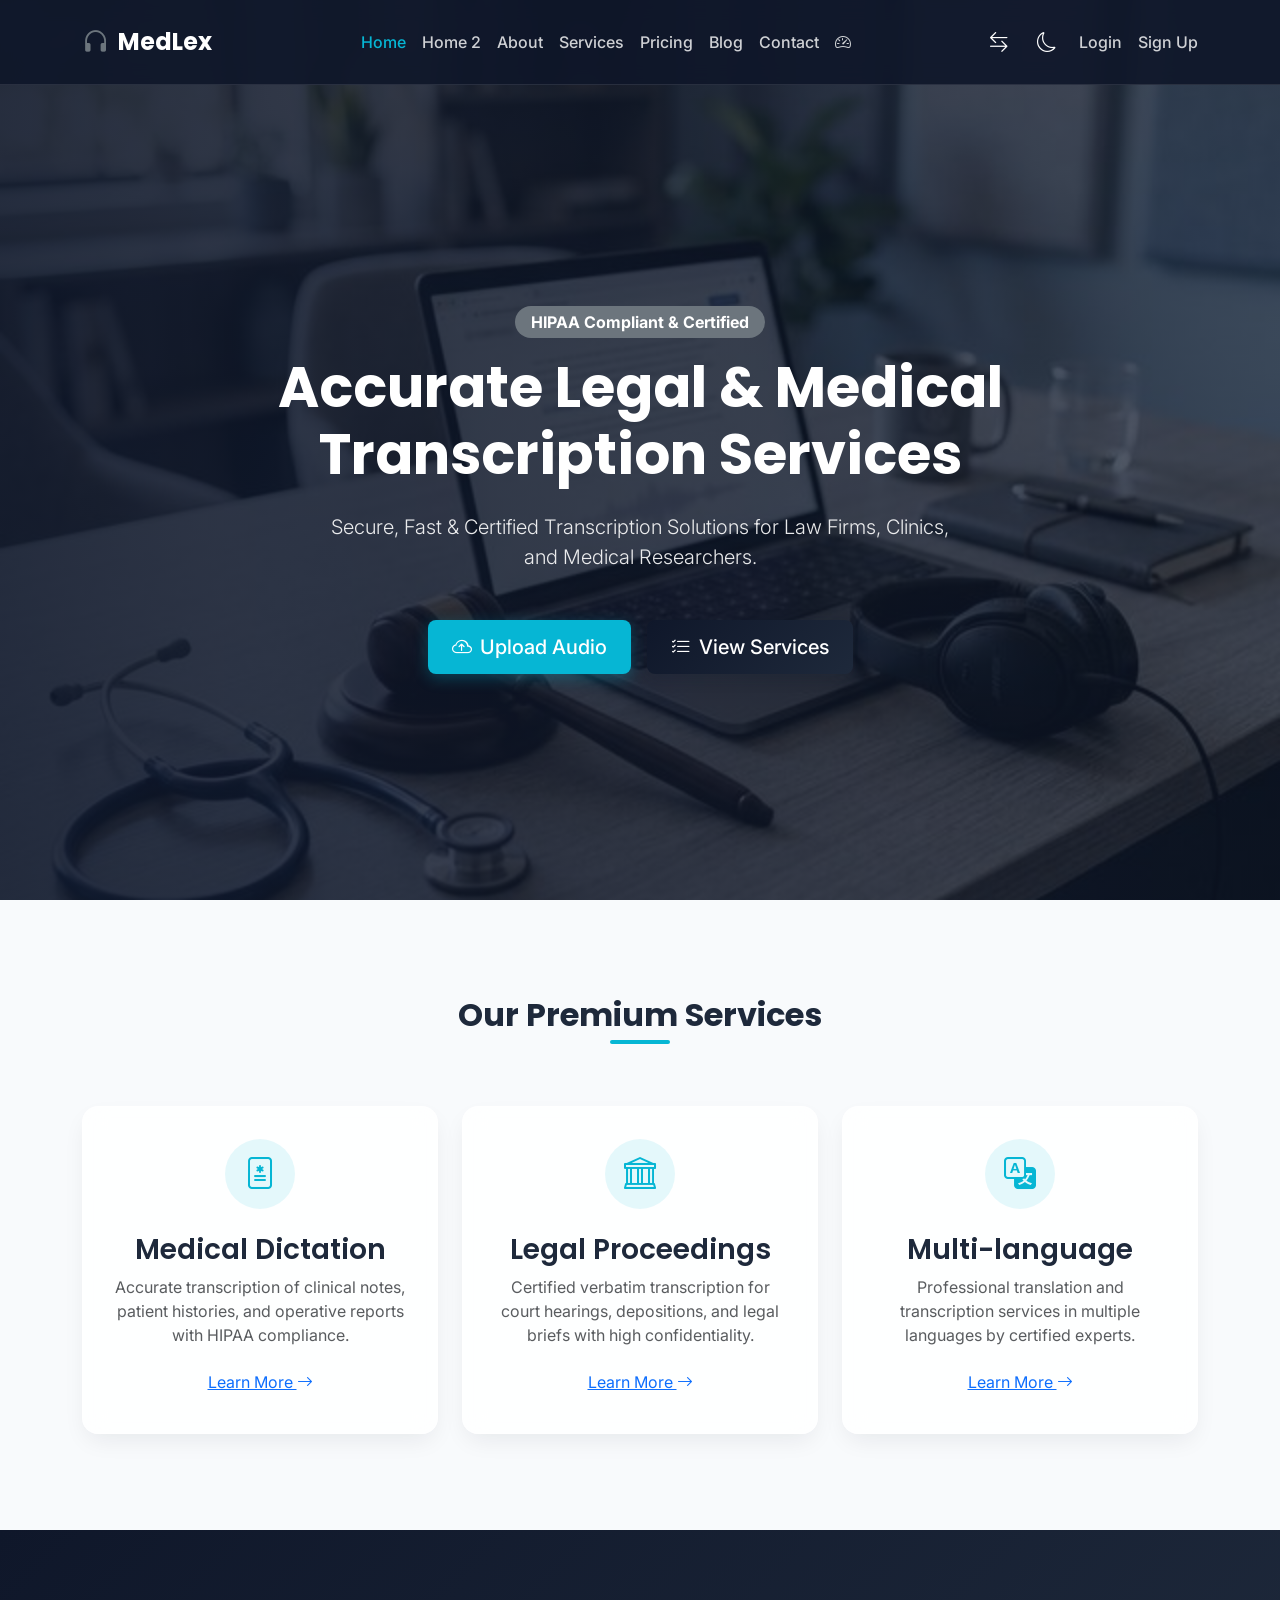
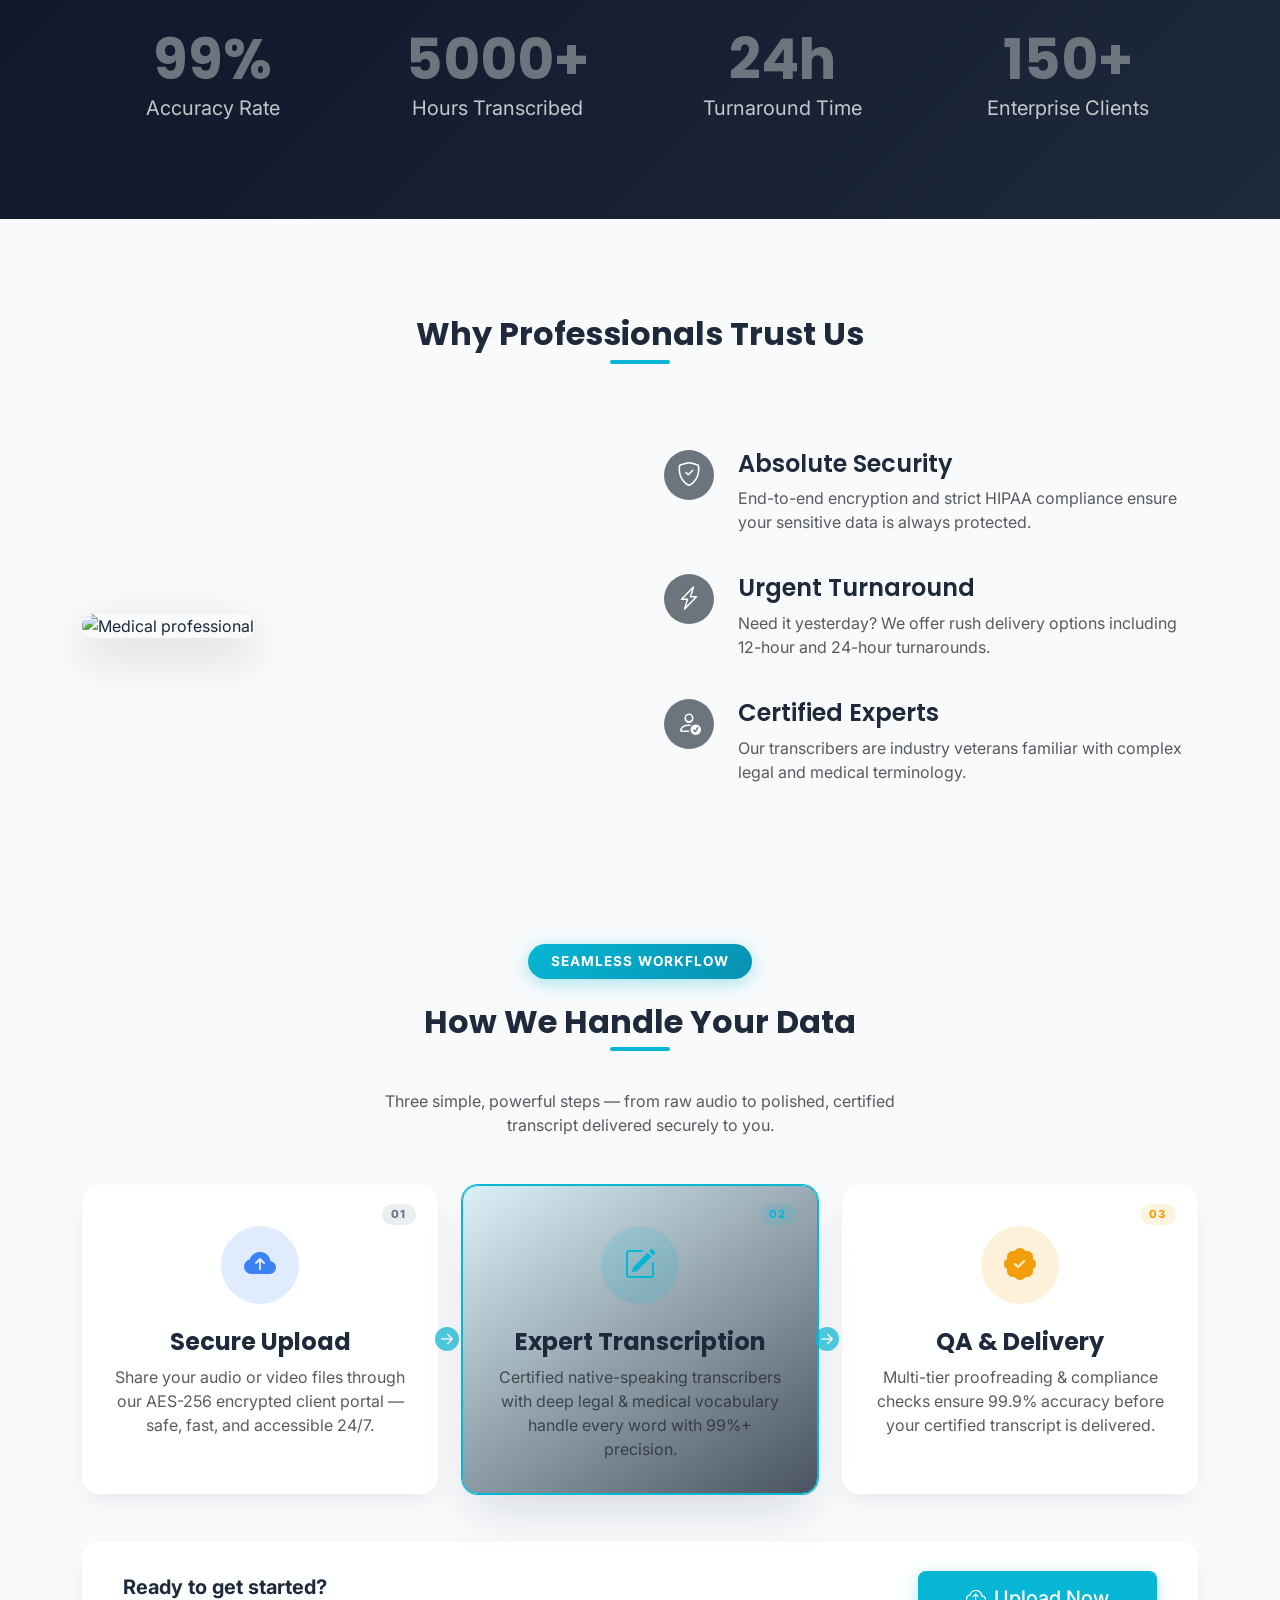
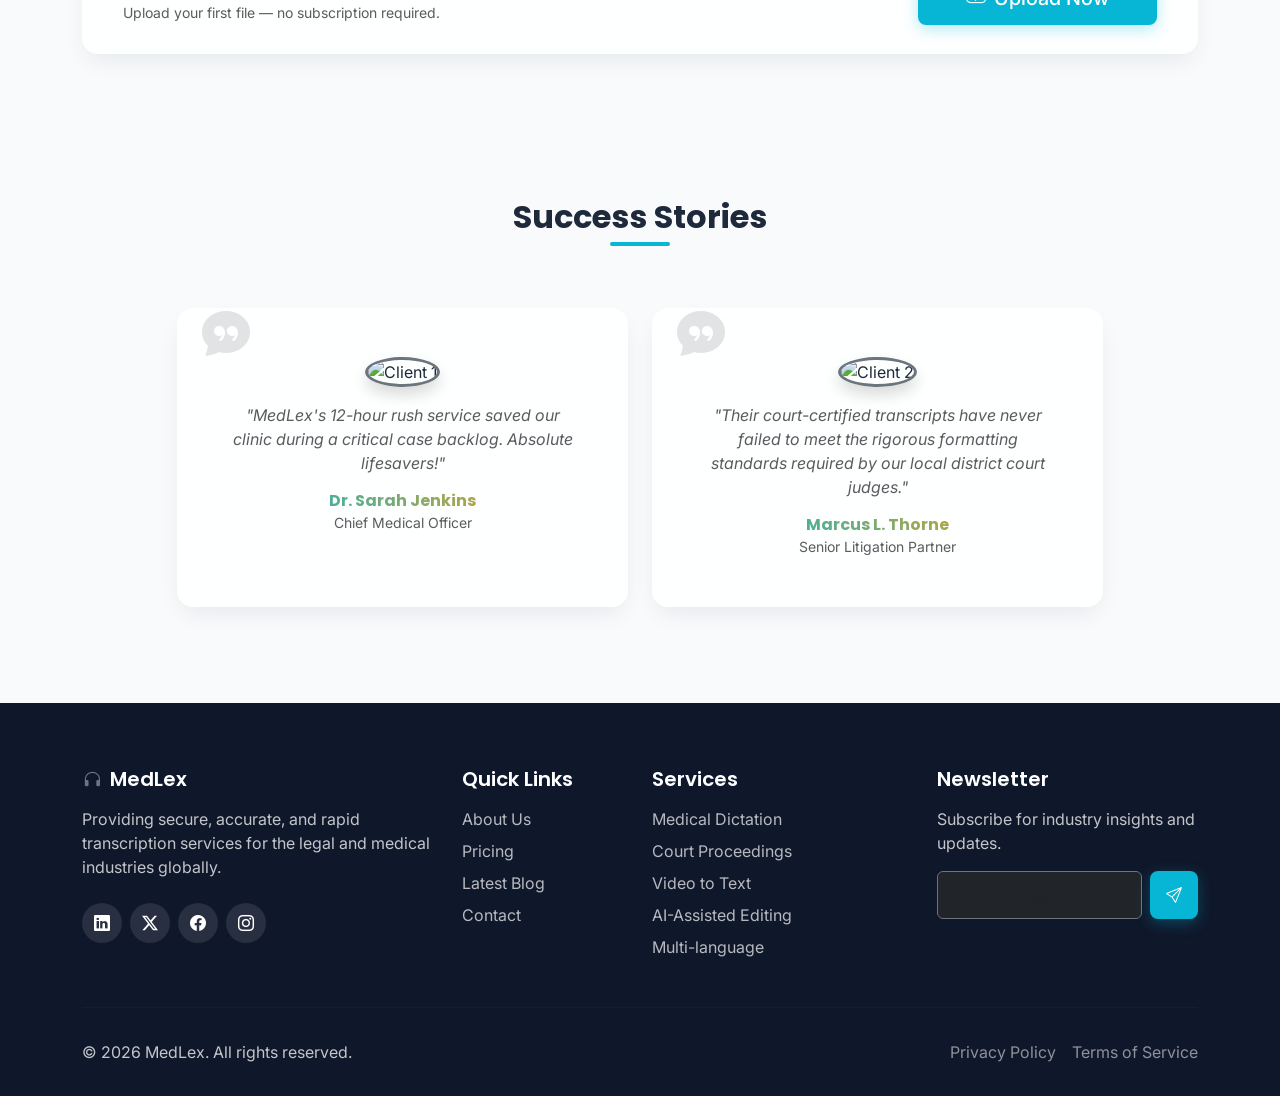
==== index.html @ 90085d9f "Final UI/UX refinements, responsive alignment fixes, and dashboard improvements" ====
﻿<!DOCTYPE html>
<html lang="en">

<head>
    <meta charset="UTF-8">
    <meta name="viewport" content="width=device-width, initial-scale=1.0">
    <title>Accurate Legal & Medical Transcription Services | MedLex</title>
    <meta name="description"
        content="Secure, Fast & Certified Transcription Solutions for Legal & Medical Professionals. High-accuracy text from audio and video.">
    <!-- Open Graph / SEO -->
    <meta property="og:title" content="MedLex - Premium Transcription Services">
    <meta property="og:description" content="Secure, Fast & Certified Transcription Solutions for Professionals.">
    <meta property="og:type" content="website">
    <meta property="og:url" content="https://medlex.com/">
    <link rel="canonical" href="https://medlex.com/">

    <!-- Schema.org for SEO -->
    <script type="application/ld+json">
    {
      "@context": "https://schema.org",
      "@type": "ProfessionalService",
      "name": "MedLex",
      "image": "https://medlex.com/assets/images/logo.png",
      "description": "Accurate legal and medical transcription services.",
      "telephone": "+1-800-555-0199"
    }
    </script>

    <!-- Google Fonts -->
    <link rel="preconnect" href="https://fonts.googleapis.com">
    <link rel="preconnect" href="https://fonts.gstatic.com" crossorigin>
    <link
        href="https://fonts.googleapis.com/css2?family=Inter:wght@300;400;500;600;700&family=Poppins:wght@400;500;600;700;800&display=swap"
        rel="stylesheet">

    <!-- Bootstrap 5 CSS CDN -->
    <link href="https://cdn.jsdelivr.net/npm/bootstrap@5.3.3/dist/css/bootstrap.min.css" rel="stylesheet">
    <!-- Bootstrap Icons -->
    <link rel="stylesheet" href="https://cdn.jsdelivr.net/npm/bootstrap-icons@1.11.3/font/bootstrap-icons.min.css">

    <!-- Custom CSS -->
    <link rel="stylesheet" href="assets/css/style.css">
</head>

<body>

    <!-- Header Section -->
    <nav class="navbar navbar-expand-lg navbar-dark navbar-glass fixed-top">
        <div class="container">
            <a class="navbar-brand" href="index.html">
                <i class="bi bi-headphones text-secondary fs-3"></i>
                MedLex
            </a>

            <div class="d-flex align-items-center gap-3 d-lg-none">
                <button class="theme-toggle rtl-toggle" aria-label="Toggle RTL">
                    <i class="bi bi-arrow-left-right"></i>
                </button>
                <button class="theme-toggle" id="theme-toggle-mobile" aria-label="Toggle Dark Mode">
                    <i class="bi bi-moon" id="theme-icon-mobile"></i>
                </button>
                <button class="navbar-toggler border-0 shadow-none text-white fs-2" type="button"
                    data-bs-toggle="offcanvas" data-bs-target="#mobileMenu" aria-controls="mobileMenu">
                    <i class="bi bi-list"></i>
                </button>
            </div>

            <div class="collapse navbar-collapse" id="navbarNav">
                <ul class="navbar-nav mx-auto">
                    <li class="nav-item"><a class="nav-link active" href="index.html">Home</a></li>
                    <li class="nav-item"><a class="nav-link" href="home2.html">Home 2</a></li>
                    <li class="nav-item"><a class="nav-link" href="about.html">About</a></li>
                    <li class="nav-item"><a class="nav-link" href="services.html">Services</a></li>
                    <li class="nav-item"><a class="nav-link" href="pricing.html">Pricing</a></li>
                    <li class="nav-item"><a class="nav-link" href="blog.html">Blog</a></li>
                    <li class="nav-item"><a class="nav-link" href="contact.html">Contact</a></li>
                    <li class="nav-item"><a class="nav-link" href="dashboard.html" title="Dashboard"><i
                                class="bi bi-speedometer2"></i></a></li>
                </ul>
                <div class="d-flex align-items-center gap-3">
                    <button class="theme-toggle rtl-toggle d-none d-lg-block" aria-label="Toggle RTL">
                        <i class="bi bi-arrow-left-right"></i>
                    </button>
                    <button class="theme-toggle d-none d-lg-block" id="theme-toggle" aria-label="Toggle Dark Mode">
                        <i class="bi bi-moon" id="theme-icon"></i>
                    </button>
                    <a href="login.html" class="nav-link text-white d-none d-lg-block">Login</a>
                    <a href="signup.html" class="nav-link text-white d-none d-lg-block">Sign Up</a>
                </div>
            </div>
        </div>
    </nav>

    <!-- Offcanvas Mobile Menu -->
    <div class="offcanvas offcanvas-end offcanvas-custom" tabindex="-1" id="mobileMenu"
        aria-labelledby="mobileMenuLabel">
        <div class="offcanvas-header border-bottom border-light border-opacity-10">
            <h5 class="offcanvas-title text-white" id="mobileMenuLabel">
                <i class="bi bi-headphones text-secondary"></i> Menu
            </h5>
            <button type="button" class="btn-close btn-close-white" data-bs-dismiss="offcanvas"
                aria-label="Close"></button>
        </div>
        <div class="offcanvas-body">
            <ul class="navbar-nav">
                <li class="nav-item"><a class="nav-link active" href="index.html">Home</a></li>
                <li class="nav-item"><a class="nav-link" href="home2.html">Home 2</a></li>
                <li class="nav-item"><a class="nav-link" href="about.html">About</a></li>
                <li class="nav-item"><a class="nav-link" href="services.html">Services</a></li>
                <li class="nav-item"><a class="nav-link" href="pricing.html">Pricing</a></li>
                <li class="nav-item"><a class="nav-link" href="blog.html">Blog</a></li>
                <li class="nav-item"><a class="nav-link" href="contact.html">Contact</a></li>
                <li class="nav-item"><a class="nav-link" href="dashboard.html" title="Dashboard"><i
                            class="bi bi-speedometer2"></i></a></li>
                <li class="nav-item mt-4"><a class="nav-link" href="login.html"><i
                            class="bi bi-box-arrow-in-right me-2"></i>Login</a></li>
                <li class="nav-item mt-2"><a class="nav-link" href="signup.html"><i
                            class="bi bi-person-plus me-2"></i>Sign Up</a></li>
            </ul>
        </div>
    </div>

    <!-- Hero Section -->
    <section class="hero-section">
        <div class="container hero-content text-center reveal text-lg-center">
            <div class="row justify-content-center">
                <div class="col-lg-10 col-xl-8">
                    <span class="badge bg-secondary mb-3 py-2 px-3 fs-6 rounded-pill">HIPAA Compliant & Certified</span>
                    <h1 class="display-3 fw-bold text-center">Accurate Legal & Medical Transcription Services</h1>
                    <p class="lead mb-5 text-center px-lg-5">Secure, Fast & Certified Transcription Solutions for Law
                        Firms, Clinics, and Medical Researchers.</p>
                    <div class="d-flex flex-wrap justify-content-center gap-3">
                        <a href="signup.html" class="btn btn-secondary-custom btn-lg"><i
                                class="bi bi-cloud-arrow-up me-2"></i>Upload Audio</a>
                        <a href="services.html" class="btn btn-primary-custom btn-lg"><i
                                class="bi bi-list-check me-2"></i>View Services</a>
                    </div>
                </div>
            </div>
        </div>
    </section>

    <!-- Services Section -->
    <section class="py-5 my-5">
        <div class="container">
            <h2 class="section-title reveal">Our Premium Services</h2>
            <div class="row g-4 mt-3 justify-content-center">
                <div class="col-md-6 col-xl-4 reveal">
                    <div class="glass-card h-100">
                        <div class="icon-wrapper"><i class="bi bi-file-medical"></i></div>
                        <h3>Medical Dictation</h3>
                        <p class="text-muted">Accurate transcription of clinical notes, patient histories, and operative
                            reports with HIPAA compliance.</p>
                        <a href="service-details.html" class="btn btn-link px-0">Learn More <i
                                class="bi bi-arrow-right"></i></a>
                    </div>
                </div>
                <div class="col-md-6 col-xl-4 reveal" style="transition-delay: 0.1s">
                    <div class="glass-card h-100">
                        <div class="icon-wrapper"><i class="bi bi-bank"></i></div>
                        <h3>Legal Proceedings</h3>
                        <p class="text-muted">Certified verbatim transcription for court hearings, depositions, and
                            legal briefs with high confidentiality.</p>
                        <a href="service-details.html" class="btn btn-link px-0">Learn More <i
                                class="bi bi-arrow-right"></i></a>
                    </div>
                </div>
                <div class="col-md-6 col-xl-4 reveal" style="transition-delay: 0.2s">
                    <div class="glass-card h-100">
                        <div class="icon-wrapper"><i class="bi bi-translate"></i></div>
                        <h3>Multi-language</h3>
                        <p class="text-muted">Professional translation and transcription services in multiple languages
                            by certified experts.</p>
                        <a href="service-details.html" class="btn btn-link px-0">Learn More <i
                                class="bi bi-arrow-right"></i></a>
                    </div>
                </div>
            </div>
        </div>
    </section>

    <!-- Stats Section -->
    <section class="py-5 bg-dark text-white" id="stats-section"
        style="background: linear-gradient(135deg, var(--primary), #1e293b);">
        <div class="container rounded-4 py-5 position-relative overflow-hidden">
            <div class="row g-4 gy-5 justify-content-center text-center z-1 position-relative">
                <div class="col-6 col-md-6 col-lg-3 reveal">
                    <h2 class="display-4 fw-bold text-secondary mb-0"><span class="counter" data-target="99">0</span>%
                    </h2>
                    <p class="fs-5 mb-0 opacity-75">Accuracy Rate</p>
                </div>
                <div class="col-6 col-md-6 col-lg-3 reveal" style="transition-delay: 0.1s">
                    <h2 class="display-4 fw-bold text-secondary mb-0"><span class="counter" data-target="5000">0</span>+
                    </h2>
                    <p class="fs-5 mb-0 opacity-75">Hours Transcribed</p>
                </div>
                <div class="col-6 col-md-6 col-lg-3 reveal" style="transition-delay: 0.2s">
                    <h2 class="display-4 fw-bold text-secondary mb-0"><span class="counter" data-target="24">0</span>h
                    </h2>
                    <p class="fs-5 mb-0 opacity-75">Turnaround Time</p>
                </div>
                <div class="col-6 col-md-6 col-lg-3 reveal" style="transition-delay: 0.3s">
                    <h2 class="display-4 fw-bold text-secondary mb-0"><span class="counter" data-target="150">0</span>+
                    </h2>
                    <p class="fs-5 mb-0 opacity-75">Enterprise Clients</p>
                </div>
            </div>
        </div>
    </section>

    <!-- Why Choose Us -->
    <section class="py-5 my-5">
        <div class="container">
            <h2 class="section-title reveal">Why Professionals Trust Us</h2>
            <div class="row align-items-center g-5 mt-3">
                <div class="col-lg-6 reveal">
                    <img src="https://images.unsplash.com/photo-1576091160399-112ba8d25d1d?w=800&auto=format&fit=crop"
                        alt="Medical professional" class="img-fluid rounded-4 shadow-lg w-100"
                        style="object-fit: cover; height: 400px;">
                </div>
                <div class="col-lg-6 reveal">
                    <div class="d-flex mb-4">
                        <div class="flex-shrink-0">
                            <div class="icon-wrapper bg-secondary text-white rounded-circle d-flex align-items-center justify-content-center"
                                style="width: 50px; height: 50px;">
                                <i class="bi bi-shield-check fs-4"></i>
                            </div>
                        </div>
                        <div class="ms-4">
                            <h4 class="text-start">Absolute Security</h4>
                            <p class="text-muted">End-to-end encryption and strict HIPAA compliance ensure your
                                sensitive data is always protected.</p>
                        </div>
                    </div>
                    <div class="d-flex mb-4">
                        <div class="flex-shrink-0">
                            <div class="icon-wrapper bg-secondary text-white rounded-circle d-flex align-items-center justify-content-center"
                                style="width: 50px; height: 50px;">
                                <i class="bi bi-lightning-charge fs-4"></i>
                            </div>
                        </div>
                        <div class="ms-4">
                            <h4 class="text-start">Urgent Turnaround</h4>
                            <p class="text-muted">Need it yesterday? We offer rush delivery options including 12-hour
                                and 24-hour turnarounds.</p>
                        </div>
                    </div>
                    <div class="d-flex">
                        <div class="flex-shrink-0">
                            <div class="icon-wrapper bg-secondary text-white rounded-circle d-flex align-items-center justify-content-center"
                                style="width: 50px; height: 50px;">
                                <i class="bi bi-person-check fs-4"></i>
                            </div>
                        </div>
                        <div class="ms-4">
                            <h4 class="text-start">Certified Experts</h4>
                            <p class="text-muted">Our transcribers are industry veterans familiar with complex legal and
                                medical terminology.</p>
                        </div>
                    </div>
                </div>
            </div>
        </div>
    </section>

    <!-- Process Workflow Section -->
    <section class="workflow-section py-5 my-5" id="workflow">
        <div class="container">
            <!-- Section Header -->
            <div class="workflow-header text-center mb-5 reveal">
                <span class="workflow-pill">Seamless Workflow</span>
                <h2 class="section-title mt-4">How We Handle Your Data</h2>
                <p class="text-muted mx-auto" style="max-width:560px;">Three simple, powerful steps — from raw audio to
                    polished, certified transcript delivered securely to you.</p>
            </div>

            <!-- Step Cards -->
            <div class="row g-4 justify-content-center align-items-stretch position-relative">

                <!-- Step 1 -->
                <div class="col-md-4 reveal" style="transition-delay:0.1s">
                    <div class="workflow-card h-100">
                        <div class="workflow-step-badge">01</div>
                        <div class="workflow-icon-wrap wf-blue">
                            <i class="bi bi-cloud-arrow-up-fill"></i>
                        </div>
                        <h4 class="fw-bold mt-4 mb-2">Secure Upload</h4>
                        <p class="text-muted mb-0">Share your audio or video files through our AES-256 encrypted
                            client portal — safe, fast, and accessible 24/7.</p>
                        <div class="wf-arrow-right d-none d-md-flex">
                            <i class="bi bi-arrow-right-circle-fill"></i>
                        </div>
                    </div>
                </div>

                <!-- Step 2 -->
                <div class="col-md-4 reveal" style="transition-delay:0.2s">
                    <div class="workflow-card wf-featured h-100">
                        <div class="workflow-step-badge wf-badge-cyan">02</div>
                        <div class="workflow-icon-wrap wf-cyan">
                            <i class="bi bi-pencil-square"></i>
                        </div>
                        <h4 class="fw-bold mt-4 mb-2">Expert Transcription</h4>
                        <p class="text-muted mb-0">Certified native-speaking transcribers with deep legal &amp; medical
                            vocabulary handle every word with 99%+ precision.</p>
                        <div class="wf-arrow-right d-none d-md-flex">
                            <i class="bi bi-arrow-right-circle-fill"></i>
                        </div>
                    </div>
                </div>

                <!-- Step 3 -->
                <div class="col-md-4 reveal" style="transition-delay:0.3s">
                    <div class="workflow-card h-100">
                        <div class="workflow-step-badge wf-badge-amber">03</div>
                        <div class="workflow-icon-wrap wf-amber">
                            <i class="bi bi-patch-check-fill"></i>
                        </div>
                        <h4 class="fw-bold mt-4 mb-2">QA &amp; Delivery</h4>
                        <p class="text-muted mb-0">Multi-tier proofreading &amp; compliance checks ensure 99.9%
                            accuracy before your certified transcript is delivered.</p>
                    </div>
                </div>
            </div>

            <!-- Bottom CTA strip -->
            <div class="workflow-cta-strip reveal mt-5">
                <div class="d-flex flex-column flex-sm-row align-items-center justify-content-between gap-3">
                    <div>
                        <span class="fw-bold fs-5">Ready to get started?</span>
                        <p class="mb-0 text-muted small">Upload your first file — no subscription required.</p>
                    </div>
                    <a href="signup.html" class="btn btn-secondary-custom btn-lg px-5">
                        <i class="bi bi-cloud-arrow-up me-2"></i>Upload Now
                    </a>
                </div>
            </div>
        </div>
    </section>

    <!-- Success Stories Section -->
    <section class="py-5 my-5 pb-5">
        <div class="container text-center">
            <h2 class="section-title reveal">Success Stories</h2>
            <div class="row pt-4 justify-content-center g-4">
                <div class="col-md-5 reveal">
                    <div class="glass-card position-relative p-5 h-100 animate-float-custom"
                        style="animation-duration: 7s;">
                        <i class="bi bi-chat-quote-fill text-secondary position-absolute top-0 start-0 translate-middle ms-5 mt-4"
                            style="font-size: 3rem; opacity: 0.2;"></i>
                        <img src="https://images.unsplash.com/photo-1559839734-2b71ea197ec2?w=150&auto=format&fit=crop"
                            class="img-fluid rounded-circle mb-3 border border-3 border-secondary shadow"
                            style="width: 80px; height: 80px; object-fit: cover;" alt="Client 1">
                        <p class="fst-italic text-muted">"MedLex's 12-hour rush service saved our clinic
                            during a critical case backlog. Absolute lifesavers!"</p>
                        <h6 class="fw-bold mt-3 mb-0 text-gradient">Dr. Sarah Jenkins</h6>
                        <small class="text-muted">Chief Medical Officer</small>
                    </div>
                </div>
                <div class="col-md-5 reveal" style="transition-delay: 0.2s;">
                    <div class="glass-card position-relative p-5 h-100 animate-float-custom"
                        style="animation-duration: 8s;">
                        <i class="bi bi-chat-quote-fill text-secondary position-absolute top-0 start-0 translate-middle ms-5 mt-4"
                            style="font-size: 3rem; opacity: 0.2;"></i>
                        <img src="https://images.unsplash.com/photo-1560250097-0b93528c311a?w=150&auto=format&fit=crop"
                            class="img-fluid rounded-circle mb-3 border border-3 border-secondary shadow"
                            style="width: 80px; height: 80px; object-fit: cover;" alt="Client 2">
                        <p class="fst-italic text-muted">"Their court-certified transcripts have never failed to meet
                            the rigorous formatting standards required by our local district court judges."</p>
                        <h6 class="fw-bold mt-3 mb-0 text-gradient">Marcus L. Thorne</h6>
                        <small class="text-muted">Senior Litigation Partner</small>
                    </div>
                </div>
            </div>
        </div>
    </section>

    <!-- Global Footer -->
    <footer>
        <div class="container">
            <div class="row g-4">
                <div class="col-lg-4">
                    <h5 class="mb-3 d-flex align-items-center gap-2">
                        <i class="bi bi-headphones text-secondary"></i> MedLex
                    </h5>
                    <p class="mb-4 opacity-75">Providing secure, accurate, and rapid transcription services for the
                        legal and medical industries globally.</p>
                    <div class="social-icons d-flex gap-2">
                        <a href="#"><i class="bi bi-linkedin"></i></a>
                        <a href="#"><i class="bi bi-twitter-x"></i></a>
                        <a href="#"><i class="bi bi-facebook"></i></a>
                        <a href="#"><i class="bi bi-instagram"></i></a>
                    </div>
                </div>
                <div class="col-lg-2 col-md-4">
                    <h5 class="mb-3">Quick Links</h5>
                    <ul class="list-unstyled d-flex flex-column gap-2">
                        <li><a href="about.html">About Us</a></li>
                        <li><a href="pricing.html">Pricing</a></li>
                        <li><a href="blog.html">Latest Blog</a></li>
                        <li><a href="contact.html">Contact</a></li>
                    </ul>
                </div>
                <div class="col-lg-3 col-md-4">
                    <h5 class="mb-3">Services</h5>
                    <ul class="list-unstyled d-flex flex-column gap-2">
                        <li><a href="service-details.html">Medical Dictation</a></li>
                        <li><a href="service-details.html">Court Proceedings</a></li>
                        <li><a href="service-details.html">Video to Text</a></li>
                        <li><a href="service-details.html">AI-Assisted Editing</a></li>
                        <li><a href="service-details.html">Multi-language</a></li>
                    </ul>
                </div>
                <div class="col-lg-3 col-md-4">
                    <h5 class="mb-3">Newsletter</h5>
                    <p class="opacity-75">Subscribe for industry insights and updates.</p>
                    <form class="d-flex" onsubmit="event.preventDefault();">
                        <input type="email" class="form-control me-2 bg-dark border-secondary text-white"
                            placeholder="Email address" required>
                        <button type="submit" class="btn btn-secondary-custom px-3"><i class="bi bi-send"></i></button>
                    </form>
                </div>
            </div>
            <hr class="footer-divider">
            <div class="d-flex flex-column flex-md-row justify-content-between align-items-center opacity-75 text-sm">
                <p class="mb-2 mb-md-0">&copy; 2026 MedLex. All rights reserved.</p>
                <div class="d-flex gap-3">
                    <a href="#">Privacy Policy</a>
                    <a href="#">Terms of Service</a>
                </div>
            </div>
        </div>
    </footer>

    <!-- Bootstrap 5 JS Bundle with Popper -->
    <script src="https://cdn.jsdelivr.net/npm/bootstrap@5.3.3/dist/js/bootstrap.bundle.min.js"></script>
    <!-- Custom JS -->
    <script src="assets/js/main.js"></script>
</body>

</html>
---- assets/css/style.css ----
:root {
    --primary: #0F172A;
    --secondary: #06B6D4;
    --accent: #F59E0B;
    --bg-color: #F8FAFC;
    --text-main: #1E293B;
    --text-muted: #64748B;
    --card-bg: rgba(255, 255, 255, 0.85);
    --glass-border: rgba(255, 255, 255, 0.3);
    --shadow-sm: 0 4px 6px -1px rgba(0, 0, 0, 0.05);
    --shadow-md: 0 10px 25px -5px rgba(15, 23, 42, 0.08);
    --shadow-lg: 0 25px 50px -12px rgba(15, 23, 42, 0.15);
    --radius: 16px;
    --transition: all 0.3s cubic-bezier(0.4, 0, 0.2, 1);
}

[data-theme="dark"] {
    --primary: #1E293B;
    --secondary: #22D3EE;
    --bg-color: #0B1120;
    --text-main: #F8FAFC;
    --text-muted: #94A3B8;
    --card-bg: rgba(30, 41, 59, 0.75);
    --glass-border: rgba(255, 255, 255, 0.05);
    --shadow-sm: 0 4px 6px -1px rgba(0, 0, 0, 0.2);
    --shadow-md: 0 10px 25px -5px rgba(0, 0, 0, 0.3);
    --shadow-lg: 0 25px 50px -12px rgba(0, 0, 0, 0.4);
}

html,
body {
    font-family: 'Inter', sans-serif;
    background-color: var(--bg-color);
    color: var(--text-main);
    transition: background-color 0.3s ease, color 0.3s ease;
    overflow-x: hidden;
    width: 100%;
}

h1,
h2,
h3,
h4,
h5,
h6 {
    font-family: 'Poppins', sans-serif;
    font-weight: 600;
    color: var(--text-main);
    text-align: center;
    overflow-wrap: break-word;
}

a {
    text-decoration: none;
    color: var(--secondary);
    transition: var(--transition);
}

a:hover {
    color: var(--accent);
}

/* Glassmorphism Cards */
.glass-card {
    background: var(--card-bg);
    backdrop-filter: blur(12px);
    -webkit-backdrop-filter: blur(12px);
    border: 1px solid var(--glass-border);
    border-radius: var(--radius);
    box-shadow: var(--shadow-md);
    padding: 2rem;
    transition: var(--transition);
    text-align: center;
    overflow-wrap: break-word;
}

.glass-card:hover {
    transform: translateY(-5px);
    box-shadow: var(--shadow-lg);
    border-color: var(--secondary);
}

/* Buttons */
.btn-primary-custom {
    background: linear-gradient(135deg, var(--primary), #1e293b);
    color: white;
    border: none;
    padding: 0.75rem 1.5rem;
    border-radius: 8px;
    font-weight: 500;
    font-family: 'Inter', sans-serif;
    transition: var(--transition);
    box-shadow: 0 4px 15px rgba(15, 23, 42, 0.2);
}

.btn-primary-custom:hover {
    transform: translateY(-2px);
    box-shadow: 0 8px 20px rgba(15, 23, 42, 0.3);
    color: white;
    background: linear-gradient(135deg, #1e293b, var(--primary));
}

.btn-secondary-custom {
    background: var(--secondary);
    color: white;
    border: none;
    padding: 0.75rem 1.5rem;
    border-radius: 8px;
    font-weight: 500;
    font-family: 'Inter', sans-serif;
    transition: var(--transition);
    box-shadow: 0 4px 15px rgba(6, 182, 212, 0.3);
}

.btn-secondary-custom:hover {
    transform: translateY(-2px);
    box-shadow: 0 8px 20px rgba(6, 182, 212, 0.4);
    color: white;
    background: #0891b2;
}

/* Navbar */
.navbar-glass {
    background: rgba(15, 23, 42, 0.9);
    backdrop-filter: blur(10px);
    -webkit-backdrop-filter: blur(10px);
    border-bottom: 1px solid rgba(255, 255, 255, 0.1);
    padding: 1rem 0;
    transition: var(--transition);
}

.navbar-glass .navbar-brand {
    font-family: 'Poppins', sans-serif;
    font-weight: 700;
    font-size: 1.5rem;
    color: white !important;
    display: flex;
    align-items: center;
    gap: 0.5rem;
    text-decoration: none;
}

.auth-brand {
    font-family: 'Poppins', sans-serif;
    font-weight: 700;
    font-size: 1.5rem;
    color: white !important;
    display: flex;
    align-items: center;
    justify-content: center;
    gap: 0.5rem;
    text-decoration: none;
}

[data-theme="light"] .navbar-glass:not(.scrolled) .navbar-brand,
[data-theme="light"] .auth-brand {
    color: var(--primary) !important;
}

.navbar-glass .nav-link {
    color: rgba(255, 255, 255, 0.8) !important;
    font-weight: 500;
    position: relative;
    transition: var(--transition);
}

.navbar-glass .nav-link:hover,
.navbar-glass .nav-link.active {
    color: var(--secondary) !important;
}

/* Offcanvas Mobile Menu */
.offcanvas-custom {
    background: var(--primary);
    color: white;
}

.offcanvas-custom .nav-link {
    color: rgba(255, 255, 255, 0.8);
    font-size: 1.2rem;
    padding: 1rem 0;
    border-bottom: 1px solid rgba(255, 255, 255, 0.1);
}

/* Hero Section */
.hero-section {
    position: relative;
    min-height: 100vh;
    display: flex;
    align-items: center;
    overflow: hidden;
    background: linear-gradient(to right, rgba(15, 23, 42, 0.9), rgba(15, 23, 42, 0.7)), url('../images/hero-bg.png') center/cover no-repeat;
    padding-top: 80px;
}

.hero-content {
    position: relative;
    z-index: 2;
    color: white;
}

.hero-content h1 {
    font-size: 3.5rem;
    font-weight: 800;
    margin-bottom: 1.5rem;
    text-align: center;
    color: white;
    /* Ensure visibility on dark background in both light/dark modes */
}

.hero-content p,
.hero-content .lead {
    color: rgba(255, 255, 255, 0.9) !important;
}

@media(max-width: 768px) {
    .hero-content h1 {
        font-size: 2.2rem;
    }
}

@media(max-width: 480px) {
    .hero-content h1 {
        font-size: 1.8rem;
    }

    #stats-section .display-4 {
        font-size: 2rem;
    }

    #stats-section .fs-5 {
        font-size: 1rem !important;
    }
}

/* Enforcing Centered Headings as per requirements */
.section-title {
    text-align: center;
    margin-bottom: 3rem;
    font-weight: 700;
    position: relative;
}

.section-title::after {
    content: '';
    position: absolute;
    bottom: -10px;
    left: 50%;
    transform: translateX(-50%);
    width: 60px;
    height: 4px;
    background: var(--secondary);
    border-radius: 2px;
}

/* Icons */
.glass-card .icon-wrapper {
    width: 70px;
    height: 70px;
    border-radius: 50%;
    background: rgba(6, 182, 212, 0.1);
    color: var(--secondary);
    display: flex;
    align-items: center;
    justify-content: center;
    font-size: 2rem;
    margin: 0 auto 1.5rem auto;
    /* center aligned */
    transition: var(--transition);
}

.glass-card:hover .icon-wrapper {
    background: var(--secondary);
    color: white;
    transform: scale(1.1);
}

/* Footer */
footer {
    background: var(--primary);
    color: white;
    padding: 4rem 0 2rem 0;
}

footer h5 {
    color: white;
    text-align: left;
}

footer a {
    color: rgba(255, 255, 255, 0.7);
}

footer a:hover {
    color: var(--secondary);
    padding-left: 5px;
}

.footer-divider {
    border-color: rgba(255, 255, 255, 0.1);
    margin: 2rem 0;
}

.social-icons a {
    display: inline-flex;
    align-items: center;
    justify-content: center;
    width: 40px;
    height: 40px;
    border-radius: 50%;
    background: rgba(255, 255, 255, 0.1);
    color: white;
    transition: var(--transition);
}

.social-icons a:hover {
    background: var(--secondary);
    transform: translateY(-3px);
}

/* Dashboard Sidebar */
.dashboard-layout {
    display: flex;
    min-height: 100vh;
    padding-top: 76px;
}

.dashboard-sidebar {
    width: 280px;
    background: var(--card-bg);
    backdrop-filter: blur(12px);
    border-right: 1px solid var(--glass-border);
    padding: 2rem 1rem;
    transition: var(--transition);
}

.dashboard-main {
    flex: 1;
    padding: 2rem;
    background: var(--bg-color);
}

.sidebar-link {
    display: flex;
    align-items: center;
    gap: 1rem;
    padding: 1rem;
    color: var(--text-main);
    border-radius: 8px;
    font-weight: 500;
    margin-bottom: 0.5rem;
}

.sidebar-link:hover,
.sidebar-link.active {
    background: rgba(6, 182, 212, 0.1);
    color: var(--secondary);
}

/* Theme Toggle */
.theme-toggle {
    background: none;
    border: none;
    color: white;
    font-size: 1.25rem;
    cursor: pointer;
    transition: var(--transition);
}

.theme-toggle:hover {
    color: var(--accent);
}

/* Pre-styled utilities */
.text-gradient {
    background: linear-gradient(45deg, var(--secondary), var(--accent));
    -webkit-background-clip: text;
    background-clip: text;
    -webkit-text-fill-color: transparent;
}

.reveal {
    opacity: 0;
    transform: translateY(30px);
    transition: all 0.8s ease;
}

.reveal.active {
    opacity: 1;
    transform: translateY(0);
}

/* Dark theme specific adjustments */
[data-theme="dark"] .hero-section {
    background: linear-gradient(to right, rgba(11, 17, 32, 0.95), rgba(11, 17, 32, 0.85)), url('../images/hero-bg.png') center/cover no-repeat;
}

[data-theme="dark"] footer h5 {
    color: var(--text-main);
}

/* Custom unique animations */
@keyframes float-custom {
    0% {
        transform: translateY(0px) rotate(0deg);
    }

    50% {
        transform: translateY(-15px) rotate(2deg);
    }

    100% {
        transform: translateY(0px) rotate(0deg);
    }
}

.animate-float-custom {
    animation: float-custom 6s ease-in-out infinite;
}

@keyframes slideBg {
    0% {
        background-position: 0% 50%;
    }

    50% {
        background-position: 100% 50%;
    }

    100% {
        background-position: 0% 50%;
    }
}

.bg-animated-gradient {
    background: linear-gradient(-45deg, rgba(6, 182, 212, 0.05), rgba(245, 158, 11, 0.05), rgba(15, 23, 42, 0.05));
    background-size: 400% 400%;
    animation: slideBg 15s ease infinite;
}

/* =====================================================
   DARK MODE TEXT VISIBILITY FIXES
   ===================================================== */

/* Override Bootstrap's text-muted which is too dark on dark backgrounds */
[data-theme="dark"] .text-muted {
    color: var(--text-muted) !important;
}

/* Ensure all section headings and paragraph text are visible in dark mode */
[data-theme="dark"] h2,
[data-theme="dark"] h3,
[data-theme="dark"] h4,
[data-theme="dark"] h5,
[data-theme="dark"] h6 {
    color: var(--text-main);
}

/* Paragraph text inside sections */
[data-theme="dark"] section p:not(.text-muted) {
    color: var(--text-main);
}

/* Glass card text in dark mode */
[data-theme="dark"] .glass-card h3,
[data-theme="dark"] .glass-card h4,
[data-theme="dark"] .glass-card h5,
[data-theme="dark"] .glass-card h6,
[data-theme="dark"] .glass-card p {
    color: var(--text-main);
}

[data-theme="dark"] .glass-card .text-muted {
    color: var(--text-muted) !important;
}

/* Stats section label text (opacity-75 paragraphs) */
[data-theme="dark"] #stats-section p {
    color: rgba(248, 250, 252, 0.85) !important;
}

/* Process / Why-Choose-Us section inline text */
[data-theme="dark"] .d-flex h4,
[data-theme="dark"] .d-flex h5 {
    color: var(--text-main);
}

/* Section title underline colour stays consistent */
[data-theme="dark"] .section-title {
    color: var(--text-main);
}

/* =====================================================
   SEAMLESS WORKFLOW SECTION
   ===================================================== */

/* Pill badge above heading */
.workflow-pill {
    display: inline-block;
    background: linear-gradient(135deg, var(--secondary), #0891b2);
    color: #fff;
    font-weight: 700;
    font-size: 0.85rem;
    letter-spacing: 0.08em;
    text-transform: uppercase;
    padding: 0.45rem 1.4rem;
    border-radius: 50px;
    box-shadow: 0 4px 18px rgba(6, 182, 212, 0.35);
}

/* Individual step card */
.workflow-card {
    background: var(--card-bg);
    border: 1px solid var(--glass-border);
    border-radius: var(--radius);
    padding: 2.5rem 2rem 2rem;
    text-align: center;
    position: relative;
    transition: var(--transition);
    box-shadow: var(--shadow-md);
    backdrop-filter: blur(10px);
    -webkit-backdrop-filter: blur(10px);
}

.workflow-card:hover {
    transform: translateY(-8px);
    box-shadow: var(--shadow-lg);
    border-color: var(--secondary);
}

/* Featured / highlighted middle card */
.workflow-card.wf-featured {
    background: linear-gradient(145deg, rgba(6, 182, 212, 0.12), rgba(30, 41, 59, 0.8));
    border-color: var(--secondary);
    box-shadow: 0 0 0 1px var(--secondary), var(--shadow-lg);
}

/* Step number badge (top-right corner) */
.workflow-step-badge {
    position: absolute;
    top: 1.1rem;
    right: 1.3rem;
    font-size: 0.7rem;
    font-weight: 800;
    letter-spacing: 0.1em;
    color: var(--text-muted);
    background: rgba(100, 116, 139, 0.12);
    border-radius: 50px;
    padding: 0.15rem 0.6rem;
}

.wf-badge-cyan {
    color: var(--secondary);
    background: rgba(6, 182, 212, 0.12);
}

.wf-badge-amber {
    color: var(--accent);
    background: rgba(245, 158, 11, 0.12);
}

/* Icon circle */
.workflow-icon-wrap {
    width: 78px;
    height: 78px;
    border-radius: 50%;
    display: flex;
    align-items: center;
    justify-content: center;
    font-size: 2rem;
    margin: 0 auto;
    transition: var(--transition);
}

.wf-blue {
    background: rgba(59, 130, 246, 0.15);
    color: #3b82f6;
}

.wf-cyan {
    background: rgba(6, 182, 212, 0.15);
    color: var(--secondary);
}

.wf-amber {
    background: rgba(245, 158, 11, 0.15);
    color: var(--accent);
}

.workflow-card:hover .workflow-icon-wrap {
    transform: scale(1.12) rotate(-4deg);
}

/* Arrow between cards (positioned absolutely) */
.wf-arrow-right {
    position: absolute;
    right: -22px;
    top: 50%;
    transform: translateY(-50%);
    font-size: 1.5rem;
    color: var(--secondary);
    z-index: 2;
    opacity: 0.7;
}

/* Bottom CTA strip */
.workflow-cta-strip {
    background: var(--card-bg);
    border: 1px solid var(--glass-border);
    border-radius: var(--radius);
    padding: 1.75rem 2.5rem;
    box-shadow: var(--shadow-md);
    backdrop-filter: blur(10px);
    -webkit-backdrop-filter: blur(10px);
}

/* Dark mode adjustments for workflow */
[data-theme="dark"] .workflow-card h4 {
    color: var(--text-main);
}

[data-theme="dark"] .workflow-cta-strip .fw-bold {
    color: var(--text-main);
}

/* Social Media Button Styling */
.social-icon-btn {
    border: 1px solid var(--secondary);
    color: var(--secondary) !important;
    border-radius: 50%;
    text-decoration: none;
    transition: var(--transition);
    background: transparent;
}

.social-icon-btn:hover {
    background: var(--secondary);
    color: white !important;
    transform: translateY(-3px);
    box-shadow: 0 5px 15px rgba(6, 182, 212, 0.4);
}

[data-theme="light"] .social-icon-btn {
    border-color: var(--primary) !important;
    color: var(--primary) !important;
}

[data-theme="light"] .social-icon-btn:hover {
    background: var(--primary) !important;
    border-color: var(--primary) !important;
    color: white !important;
}

/* =====================================================
   IPAD PRO / TABLET VIEW FIX (1024px)
   ===================================================== */
@media (max-width: 1024px) {

    /* Force Navbar to use mobile view (hamburger) at 1024px */
    .navbar-expand-lg .navbar-collapse {
        display: none !important;
    }

    .navbar-expand-lg .navbar-toggler {
        display: block !important;
    }

    /* Show mobile-only elements */
    .navbar-glass .d-lg-none {
        display: flex !important;
    }

    /* Hide desktop-only elements */
    .navbar-glass .d-none.d-lg-block {
        display: none !important;
    }
}
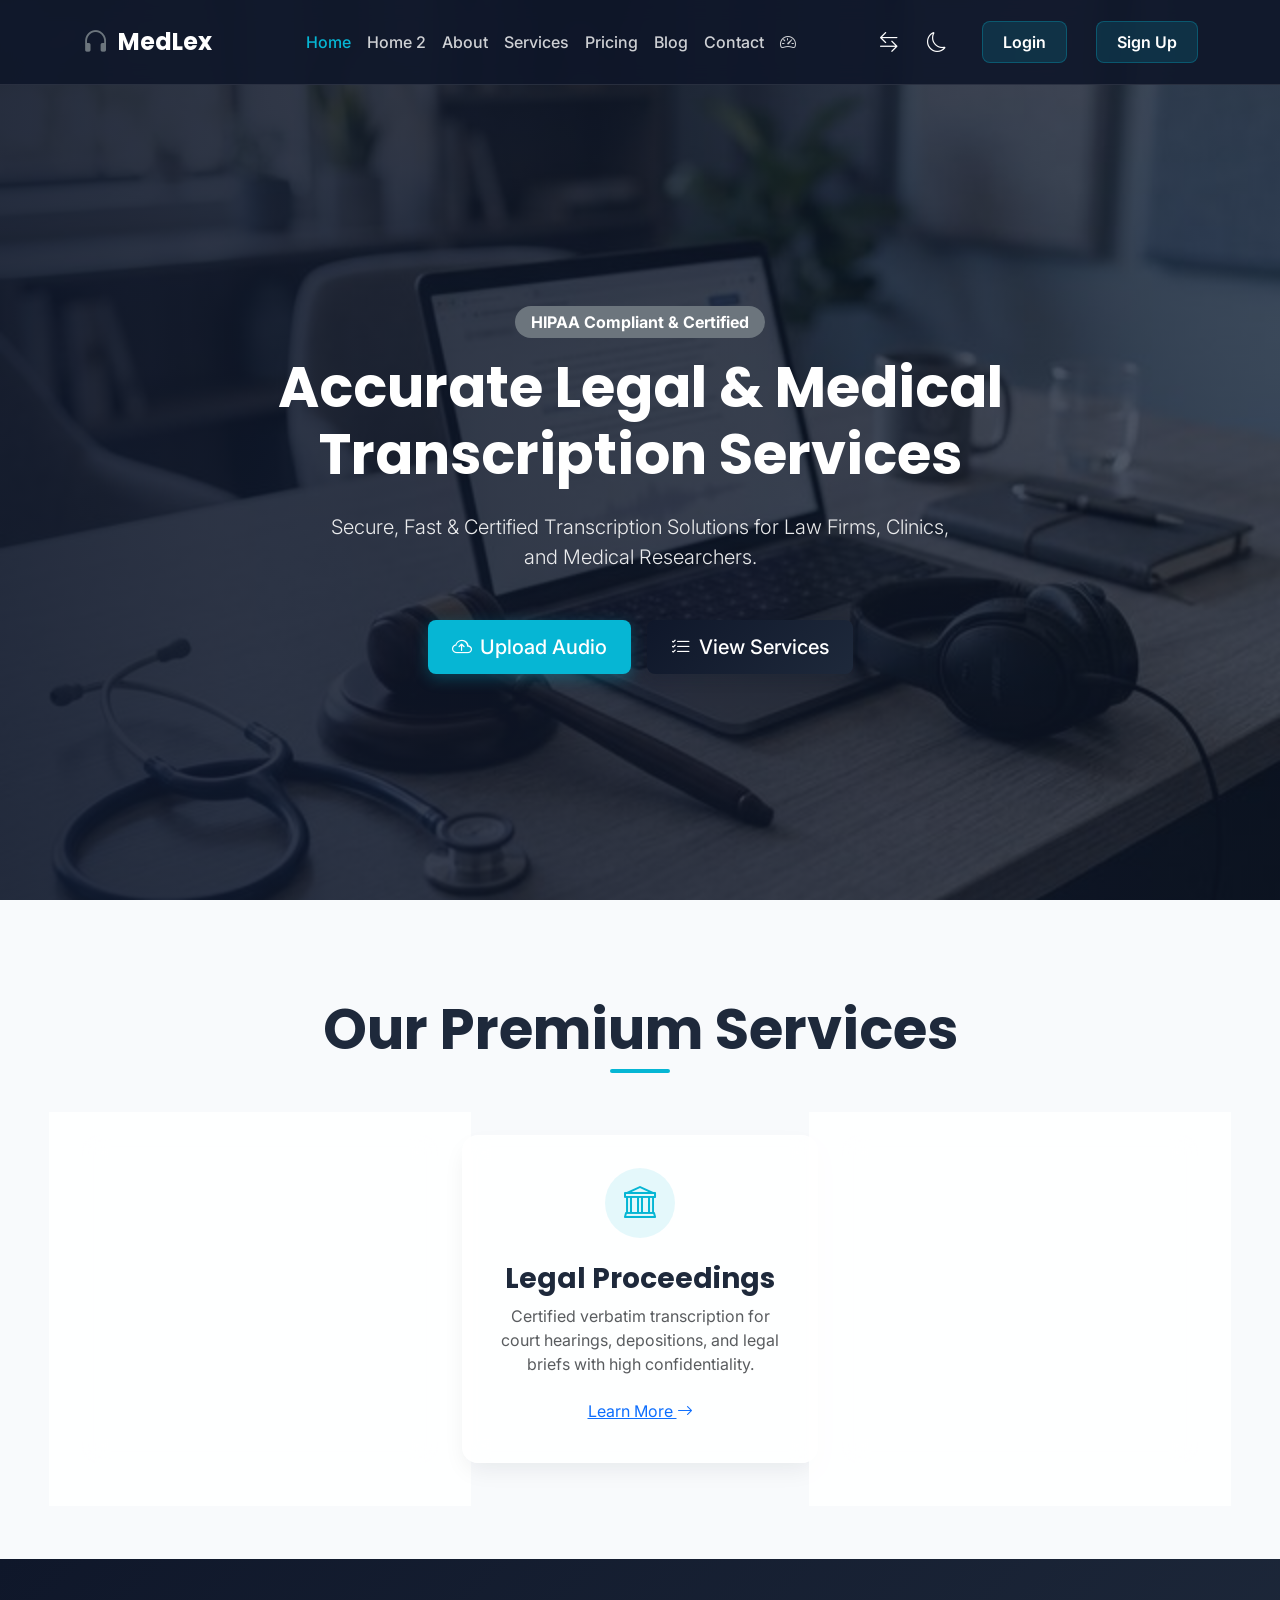
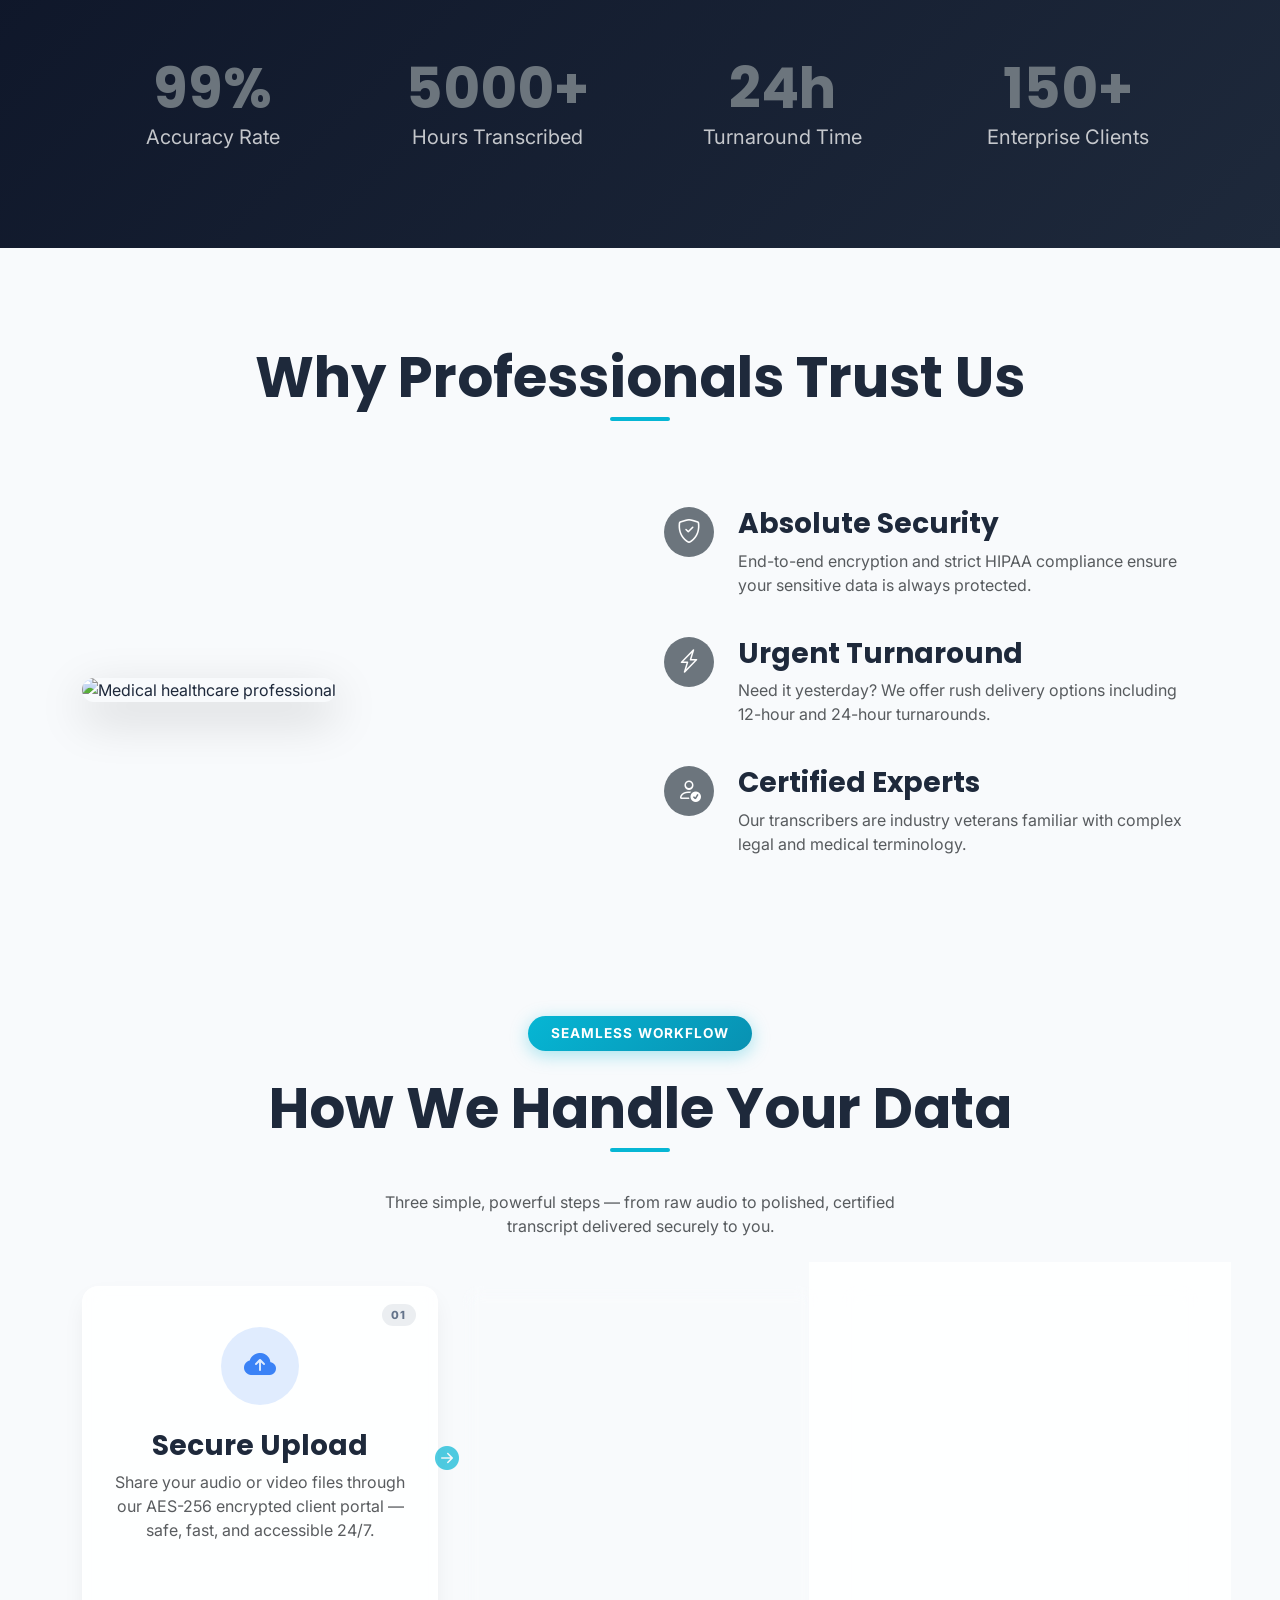
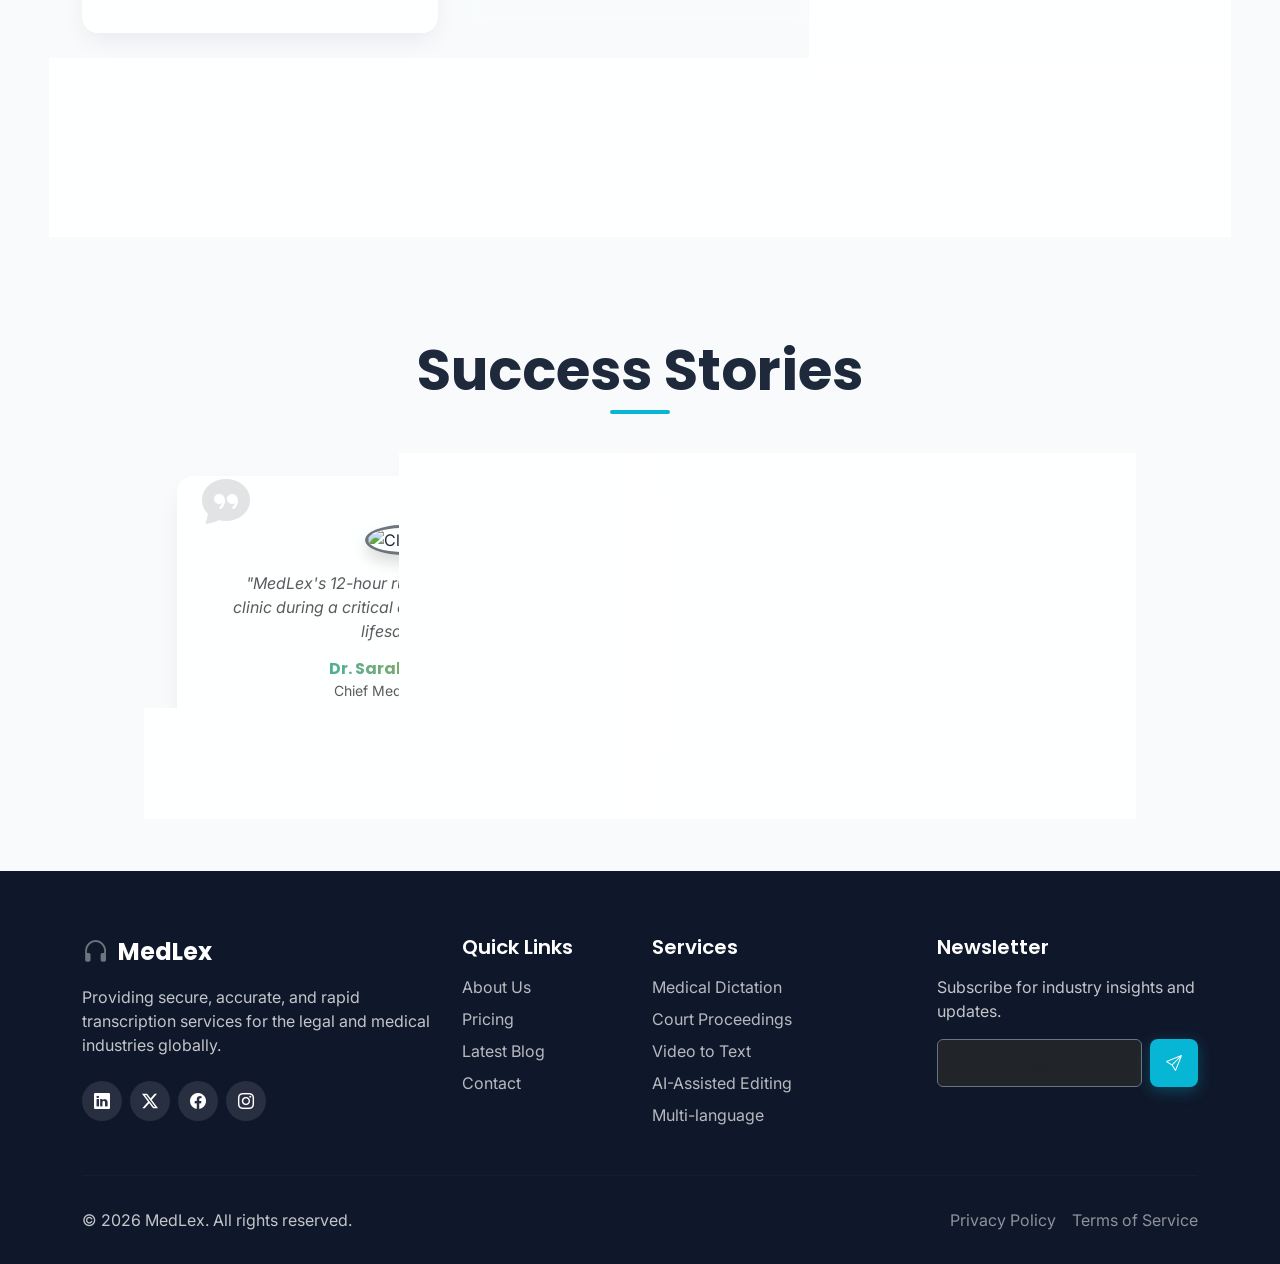
==== commit 2de6e41a: "Standardize Dashboard UI, navigation, and visual alignment across all viewports" ====
--- a/index.html
+++ b/index.html
@@ -143,12 +143,12 @@
     <!-- Services Section -->
     <section class="py-5 my-5">
         <div class="container">
-            <h2 class="section-title reveal">Our Premium Services</h2>
+            <h2 class="display-4 fw-bold section-title reveal">Our Premium Services</h2>
             <div class="row g-4 mt-3 justify-content-center">
                 <div class="col-md-6 col-xl-4 reveal">
                     <div class="glass-card h-100">
                         <div class="icon-wrapper"><i class="bi bi-file-medical"></i></div>
-                        <h3>Medical Dictation</h3>
+                        <h2 class="h3 fw-bold">Medical Dictation</h2>
                         <p class="text-muted">Accurate transcription of clinical notes, patient histories, and operative
                             reports with HIPAA compliance.</p>
                         <a href="service-details.html" class="btn btn-link px-0">Learn More <i
@@ -158,7 +158,7 @@
                 <div class="col-md-6 col-xl-4 reveal" style="transition-delay: 0.1s">
                     <div class="glass-card h-100">
                         <div class="icon-wrapper"><i class="bi bi-bank"></i></div>
-                        <h3>Legal Proceedings</h3>
+                        <h2 class="h3 fw-bold">Legal Proceedings</h2>
                         <p class="text-muted">Certified verbatim transcription for court hearings, depositions, and
                             legal briefs with high confidentiality.</p>
                         <a href="service-details.html" class="btn btn-link px-0">Learn More <i
@@ -168,7 +168,7 @@
                 <div class="col-md-6 col-xl-4 reveal" style="transition-delay: 0.2s">
                     <div class="glass-card h-100">
                         <div class="icon-wrapper"><i class="bi bi-translate"></i></div>
-                        <h3>Multi-language</h3>
+                        <h2 class="h3 fw-bold">Multi-language</h2>
                         <p class="text-muted">Professional translation and transcription services in multiple languages
                             by certified experts.</p>
                         <a href="service-details.html" class="btn btn-link px-0">Learn More <i
@@ -211,11 +211,11 @@
     <!-- Why Choose Us -->
     <section class="py-5 my-5">
         <div class="container">
-            <h2 class="section-title reveal">Why Professionals Trust Us</h2>
+            <h2 class="display-4 fw-bold section-title reveal">Why Professionals Trust Us</h2>
             <div class="row align-items-center g-5 mt-3">
                 <div class="col-lg-6 reveal">
-                    <img src="https://images.unsplash.com/photo-1576091160399-112ba8d25d1d?w=800&auto=format&fit=crop"
-                        alt="Medical professional" class="img-fluid rounded-4 shadow-lg w-100"
+                    <img src="https://images.unsplash.com/photo-1551076805-e1869033e561?w=800&auto=format&fit=crop"
+                        alt="Medical healthcare professional" class="img-fluid rounded-4 shadow-lg w-100"
                         style="object-fit: cover; height: 400px;">
                 </div>
                 <div class="col-lg-6 reveal">
@@ -227,7 +227,7 @@
                             </div>
                         </div>
                         <div class="ms-4">
-                            <h4 class="text-start">Absolute Security</h4>
+                            <h3 class="fw-bold text-start">Absolute Security</h3>
                             <p class="text-muted">End-to-end encryption and strict HIPAA compliance ensure your
                                 sensitive data is always protected.</p>
                         </div>
@@ -240,7 +240,7 @@
                             </div>
                         </div>
                         <div class="ms-4">
-                            <h4 class="text-start">Urgent Turnaround</h4>
+                            <h3 class="fw-bold text-start">Urgent Turnaround</h3>
                             <p class="text-muted">Need it yesterday? We offer rush delivery options including 12-hour
                                 and 24-hour turnarounds.</p>
                         </div>
@@ -253,7 +253,7 @@
                             </div>
                         </div>
                         <div class="ms-4">
-                            <h4 class="text-start">Certified Experts</h4>
+                            <h3 class="fw-bold text-start">Certified Experts</h3>
                             <p class="text-muted">Our transcribers are industry veterans familiar with complex legal and
                                 medical terminology.</p>
                         </div>
@@ -269,7 +269,7 @@
             <!-- Section Header -->
             <div class="workflow-header text-center mb-5 reveal">
                 <span class="workflow-pill">Seamless Workflow</span>
-                <h2 class="section-title mt-4">How We Handle Your Data</h2>
+                <h2 class="display-4 fw-bold section-title mt-4">How We Handle Your Data</h2>
                 <p class="text-muted mx-auto" style="max-width:560px;">Three simple, powerful steps — from raw audio to
                     polished, certified transcript delivered securely to you.</p>
             </div>
@@ -284,7 +284,7 @@
                         <div class="workflow-icon-wrap wf-blue">
                             <i class="bi bi-cloud-arrow-up-fill"></i>
                         </div>
-                        <h4 class="fw-bold mt-4 mb-2">Secure Upload</h4>
+                        <h3 class="fw-bold mt-4 mb-2">Secure Upload</h3>
                         <p class="text-muted mb-0">Share your audio or video files through our AES-256 encrypted
                             client portal — safe, fast, and accessible 24/7.</p>
                         <div class="wf-arrow-right d-none d-md-flex">
@@ -300,7 +300,7 @@
                         <div class="workflow-icon-wrap wf-cyan">
                             <i class="bi bi-pencil-square"></i>
                         </div>
-                        <h4 class="fw-bold mt-4 mb-2">Expert Transcription</h4>
+                        <h3 class="fw-bold mt-4 mb-2">Expert Transcription</h3>
                         <p class="text-muted mb-0">Certified native-speaking transcribers with deep legal &amp; medical
                             vocabulary handle every word with 99%+ precision.</p>
                         <div class="wf-arrow-right d-none d-md-flex">
@@ -316,7 +316,7 @@
                         <div class="workflow-icon-wrap wf-amber">
                             <i class="bi bi-patch-check-fill"></i>
                         </div>
-                        <h4 class="fw-bold mt-4 mb-2">QA &amp; Delivery</h4>
+                        <h3 class="fw-bold mt-4 mb-2">QA &amp; Delivery</h3>
                         <p class="text-muted mb-0">Multi-tier proofreading &amp; compliance checks ensure 99.9%
                             accuracy before your certified transcript is delivered.</p>
                     </div>
@@ -341,11 +341,10 @@
     <!-- Success Stories Section -->
     <section class="py-5 my-5 pb-5">
         <div class="container text-center">
-            <h2 class="section-title reveal">Success Stories</h2>
+            <h2 class="display-4 fw-bold section-title reveal">Success Stories</h2>
             <div class="row pt-4 justify-content-center g-4">
                 <div class="col-md-5 reveal">
-                    <div class="glass-card position-relative p-5 h-100 animate-float-custom"
-                        style="animation-duration: 7s;">
+                    <div class="glass-card position-relative p-5 h-100">
                         <i class="bi bi-chat-quote-fill text-secondary position-absolute top-0 start-0 translate-middle ms-5 mt-4"
                             style="font-size: 3rem; opacity: 0.2;"></i>
                         <img src="https://images.unsplash.com/photo-1559839734-2b71ea197ec2?w=150&auto=format&fit=crop"
@@ -358,8 +357,7 @@
                     </div>
                 </div>
                 <div class="col-md-5 reveal" style="transition-delay: 0.2s;">
-                    <div class="glass-card position-relative p-5 h-100 animate-float-custom"
-                        style="animation-duration: 8s;">
+                    <div class="glass-card position-relative p-5 h-100">
                         <i class="bi bi-chat-quote-fill text-secondary position-absolute top-0 start-0 translate-middle ms-5 mt-4"
                             style="font-size: 3rem; opacity: 0.2;"></i>
                         <img src="https://images.unsplash.com/photo-1560250097-0b93528c311a?w=150&auto=format&fit=crop"
@@ -380,8 +378,8 @@
         <div class="container">
             <div class="row g-4">
                 <div class="col-lg-4">
-                    <h5 class="mb-3 d-flex align-items-center gap-2">
-                        <i class="bi bi-headphones text-secondary"></i> MedLex
+                    <h5 class="mb-3 d-flex align-items-center gap-2 footer-brand">
+                        <i class="bi bi-headphones text-secondary fs-3"></i> MedLex
                     </h5>
                     <p class="mb-4 opacity-75">Providing secure, accurate, and rapid transcription services for the
                         legal and medical industries globally.</p>
--- a/assets/css/style.css
+++ b/assets/css/style.css
@@ -152,7 +152,6 @@
     text-decoration: none;
 }
 
-[data-theme="light"] .navbar-glass:not(.scrolled) .navbar-brand,
 [data-theme="light"] .auth-brand {
     color: var(--primary) !important;
 }
@@ -167,6 +166,29 @@
 .navbar-glass .nav-link:hover,
 .navbar-glass .nav-link.active {
     color: var(--secondary) !important;
+}
+
+/* Styled Login/Signup as visible buttons */
+.navbar-glass .nav-link.text-white {
+    background: rgba(6, 182, 212, 0.15);
+    border: 1px solid rgba(6, 182, 212, 0.3);
+    padding: 0.5rem 1.25rem !important;
+    border-radius: 8px;
+    margin-left: 0.8rem;
+    color: #fff !important;
+    font-weight: 600;
+    transition: var(--transition);
+    display: inline-flex;
+    align-items: center;
+    justify-content: center;
+}
+
+.navbar-glass .nav-link.text-white:hover {
+    background: var(--secondary);
+    border-color: var(--secondary);
+    color: #fff !important;
+    transform: translateY(-2px);
+    box-shadow: 0 5px 15px rgba(6, 182, 212, 0.4);
 }
 
 /* Offcanvas Mobile Menu */
@@ -285,6 +307,12 @@
 footer h5 {
     color: white;
     text-align: left;
+}
+
+footer .footer-brand {
+    font-size: 1.5rem;
+    font-weight: 700;
+    color: white !important;
 }
 
 footer a {
@@ -670,8 +698,61 @@
         display: flex !important;
     }
 
-    /* Hide desktop-only elements */
+    /* Show desktop elements in header for 1024px wide screens */
     .navbar-glass .d-none.d-lg-block {
-        display: none !important;
+        display: inline-flex !important;
+    }
+
+    .hero-section {
+        min-height: 850px !important;
+        padding-top: 100px !important;
+    }
+}
+
+/* Back to Top Button */
+.back-to-top {
+    position: fixed;
+    bottom: 30px;
+    right: 30px;
+    width: 50px;
+    height: 50px;
+    background: var(--secondary);
+    color: white;
+    border-radius: 50%;
+    display: flex;
+    align-items: center;
+    justify-content: center;
+    font-size: 1.5rem;
+    cursor: pointer;
+    opacity: 0;
+    visibility: hidden;
+    transition: var(--transition);
+    z-index: 999;
+    box-shadow: 0 4px 15px rgba(6, 182, 212, 0.3);
+    border: 1px solid rgba(255, 255, 255, 0.1);
+    transform: translateY(20px);
+}
+
+.back-to-top.show {
+    opacity: 1;
+    visibility: visible;
+    transform: translateY(0);
+}
+
+.back-to-top:hover {
+    background: var(--primary);
+    color: var(--secondary);
+    transform: translateY(-5px);
+    box-shadow: 0 8px 25px rgba(6, 182, 212, 0.4);
+}
+
+/* 1024px Adjustment for Back to Top */
+@media (max-width: 1024px) {
+    .back-to-top {
+        bottom: 20px;
+        right: 20px;
+        width: 45px;
+        height: 45px;
+        font-size: 1.25rem;
     }
 }
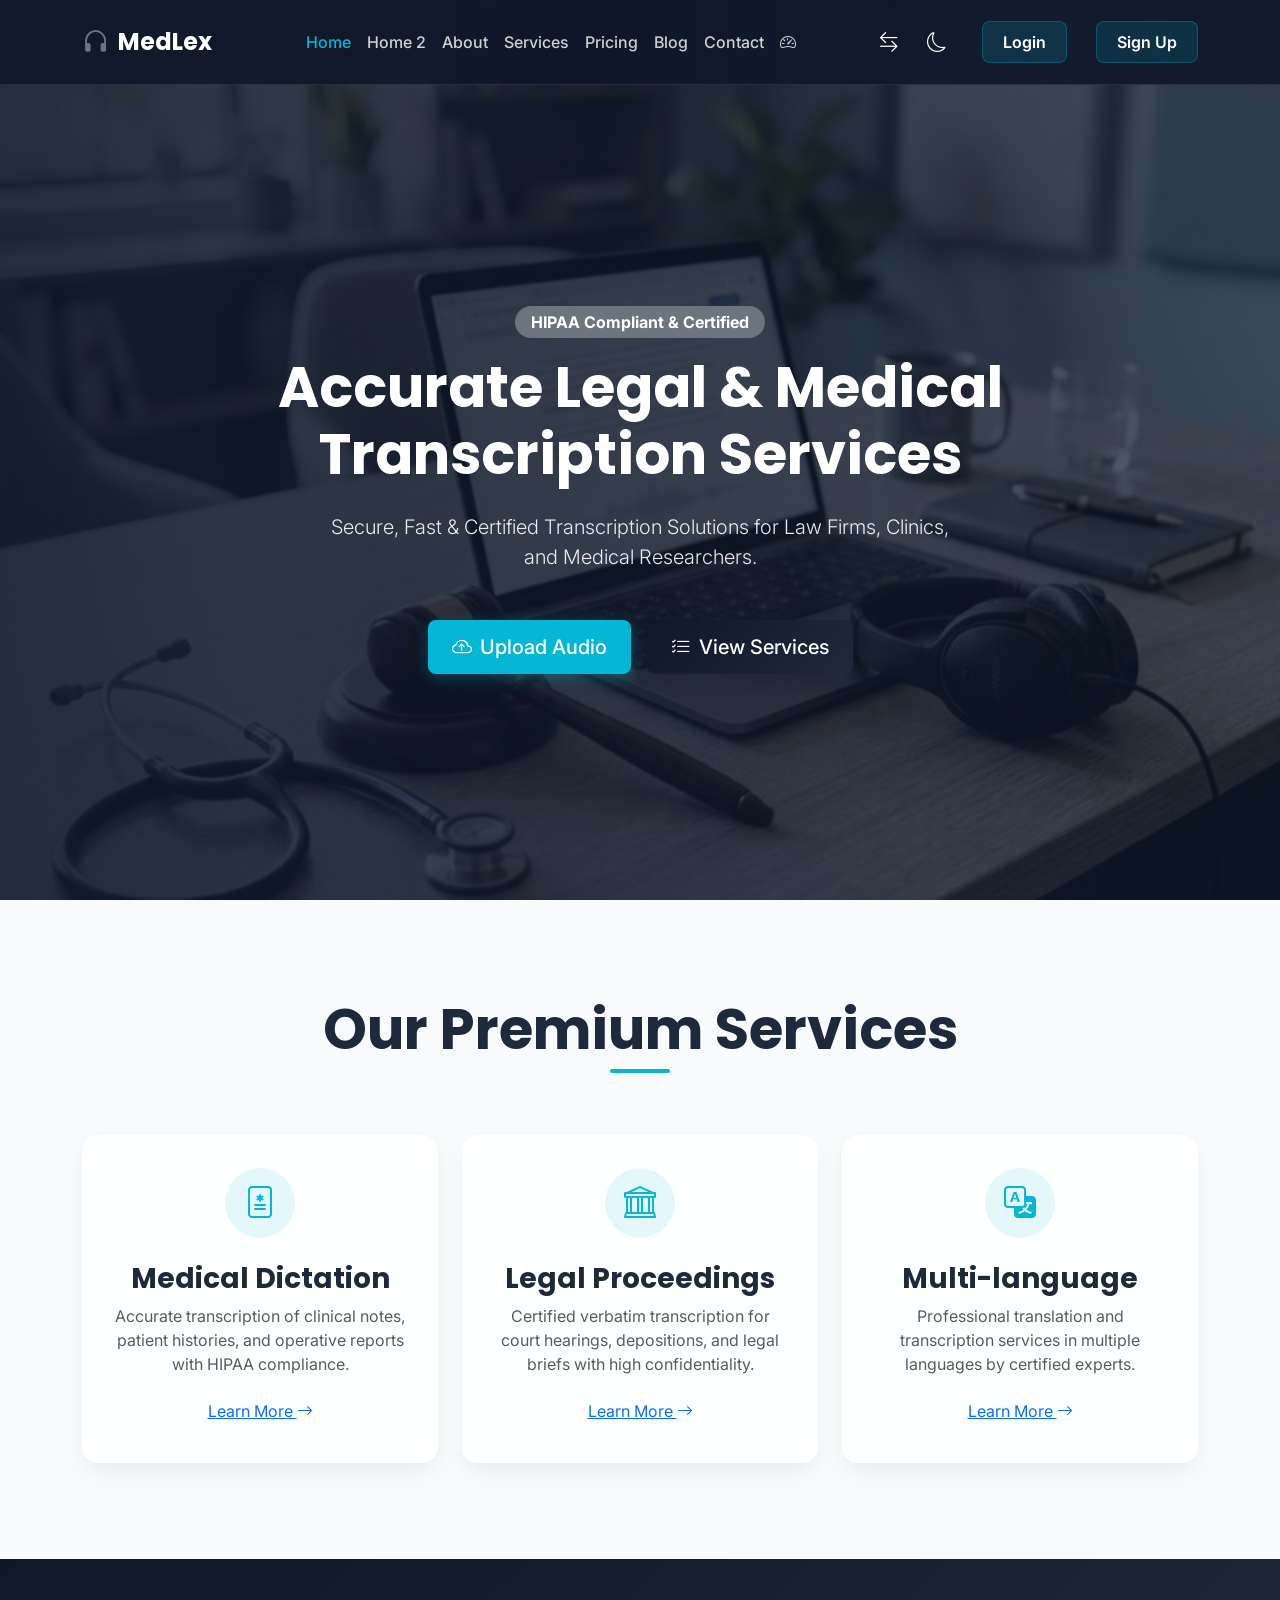
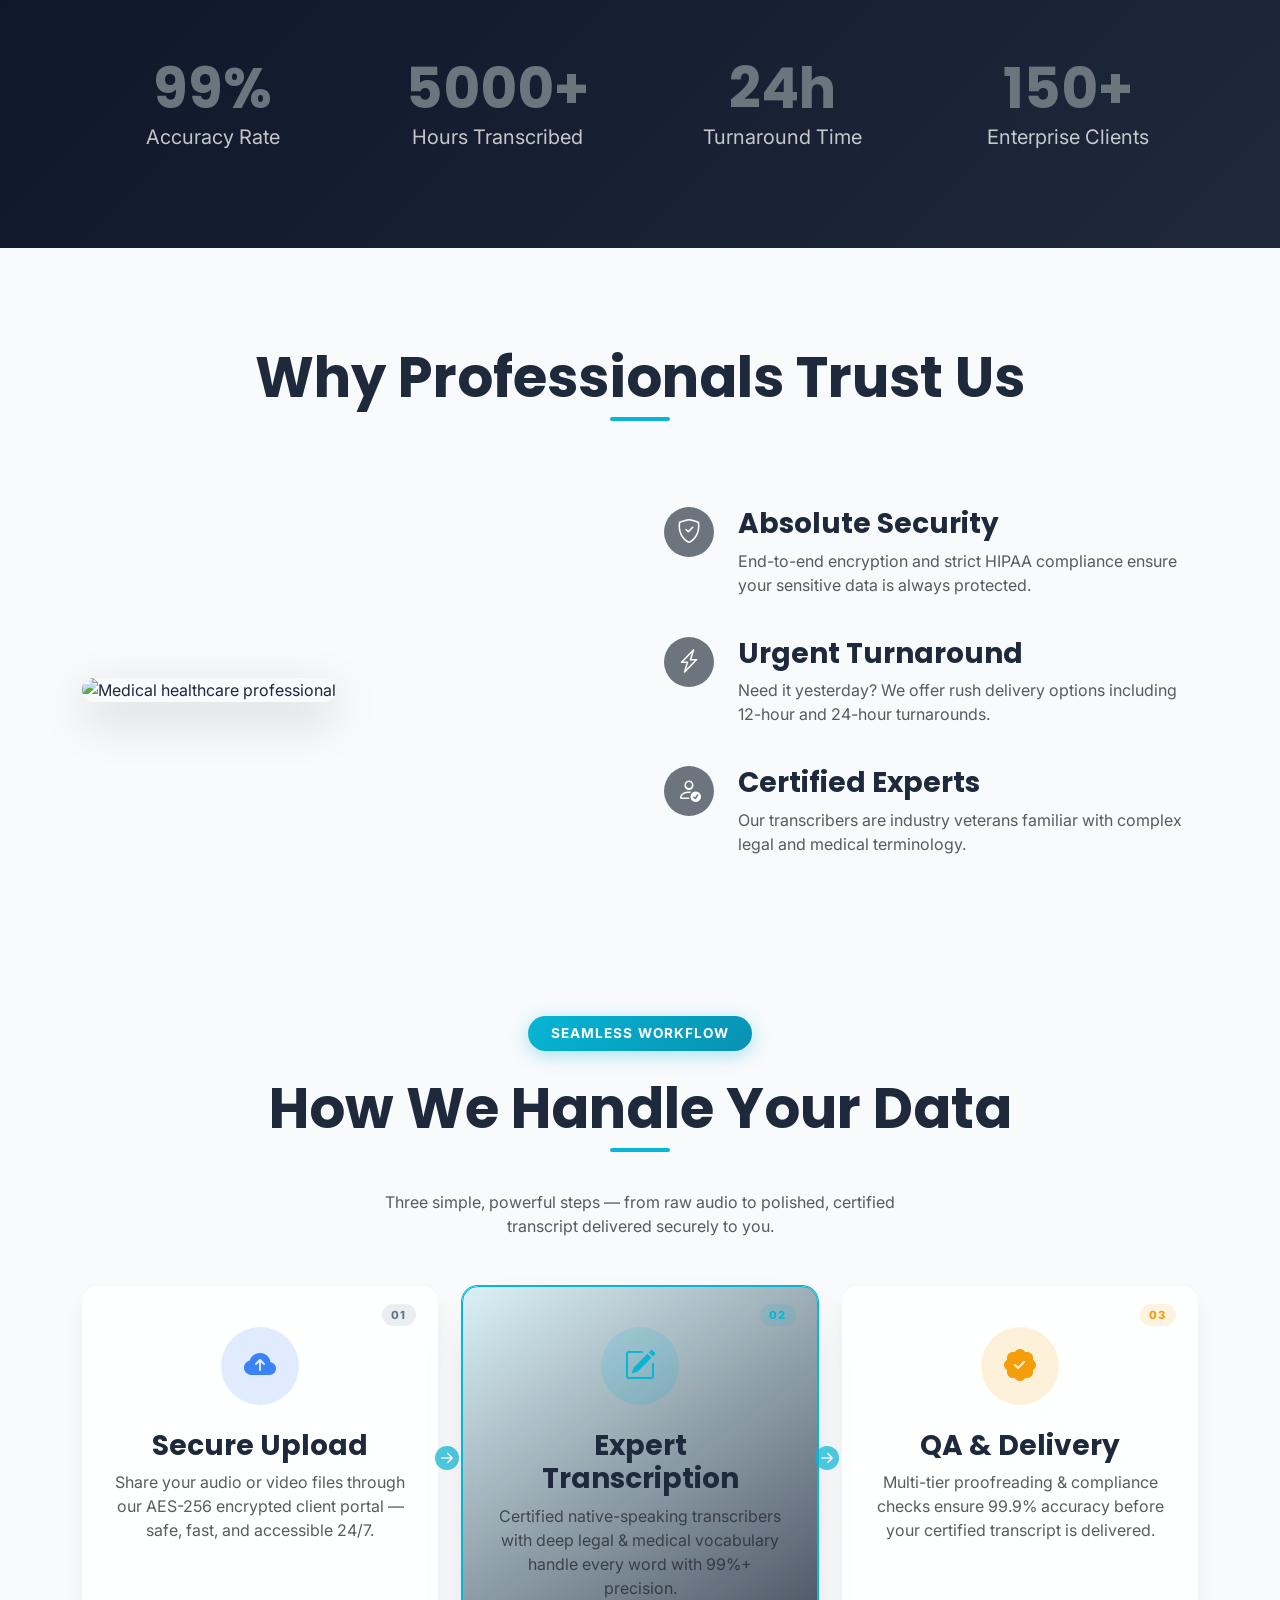
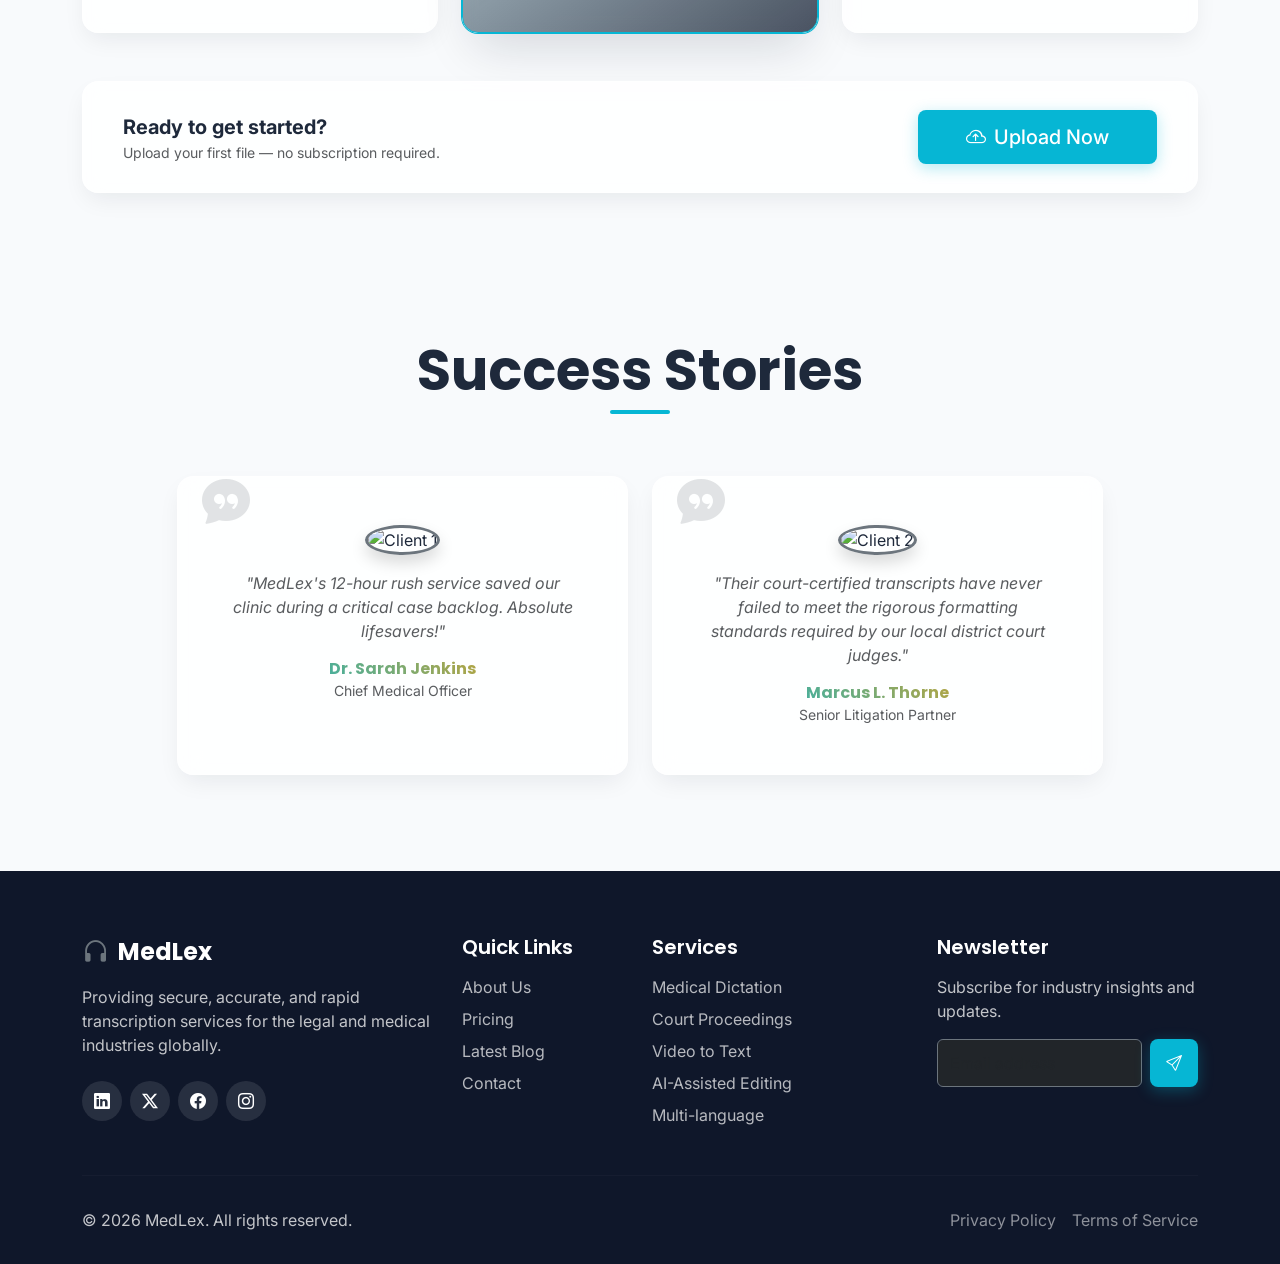
==== commit 73de48e0: "Deploy brand favicon across all site pages and finalize UI consistency" ====
--- a/index.html
+++ b/index.html
@@ -40,6 +40,7 @@
 
     <!-- Custom CSS -->
     <link rel="stylesheet" href="assets/css/style.css">
+    <link rel="icon" type="image/png" href="assets/images/favicon.png">
 </head>
 
 <body>
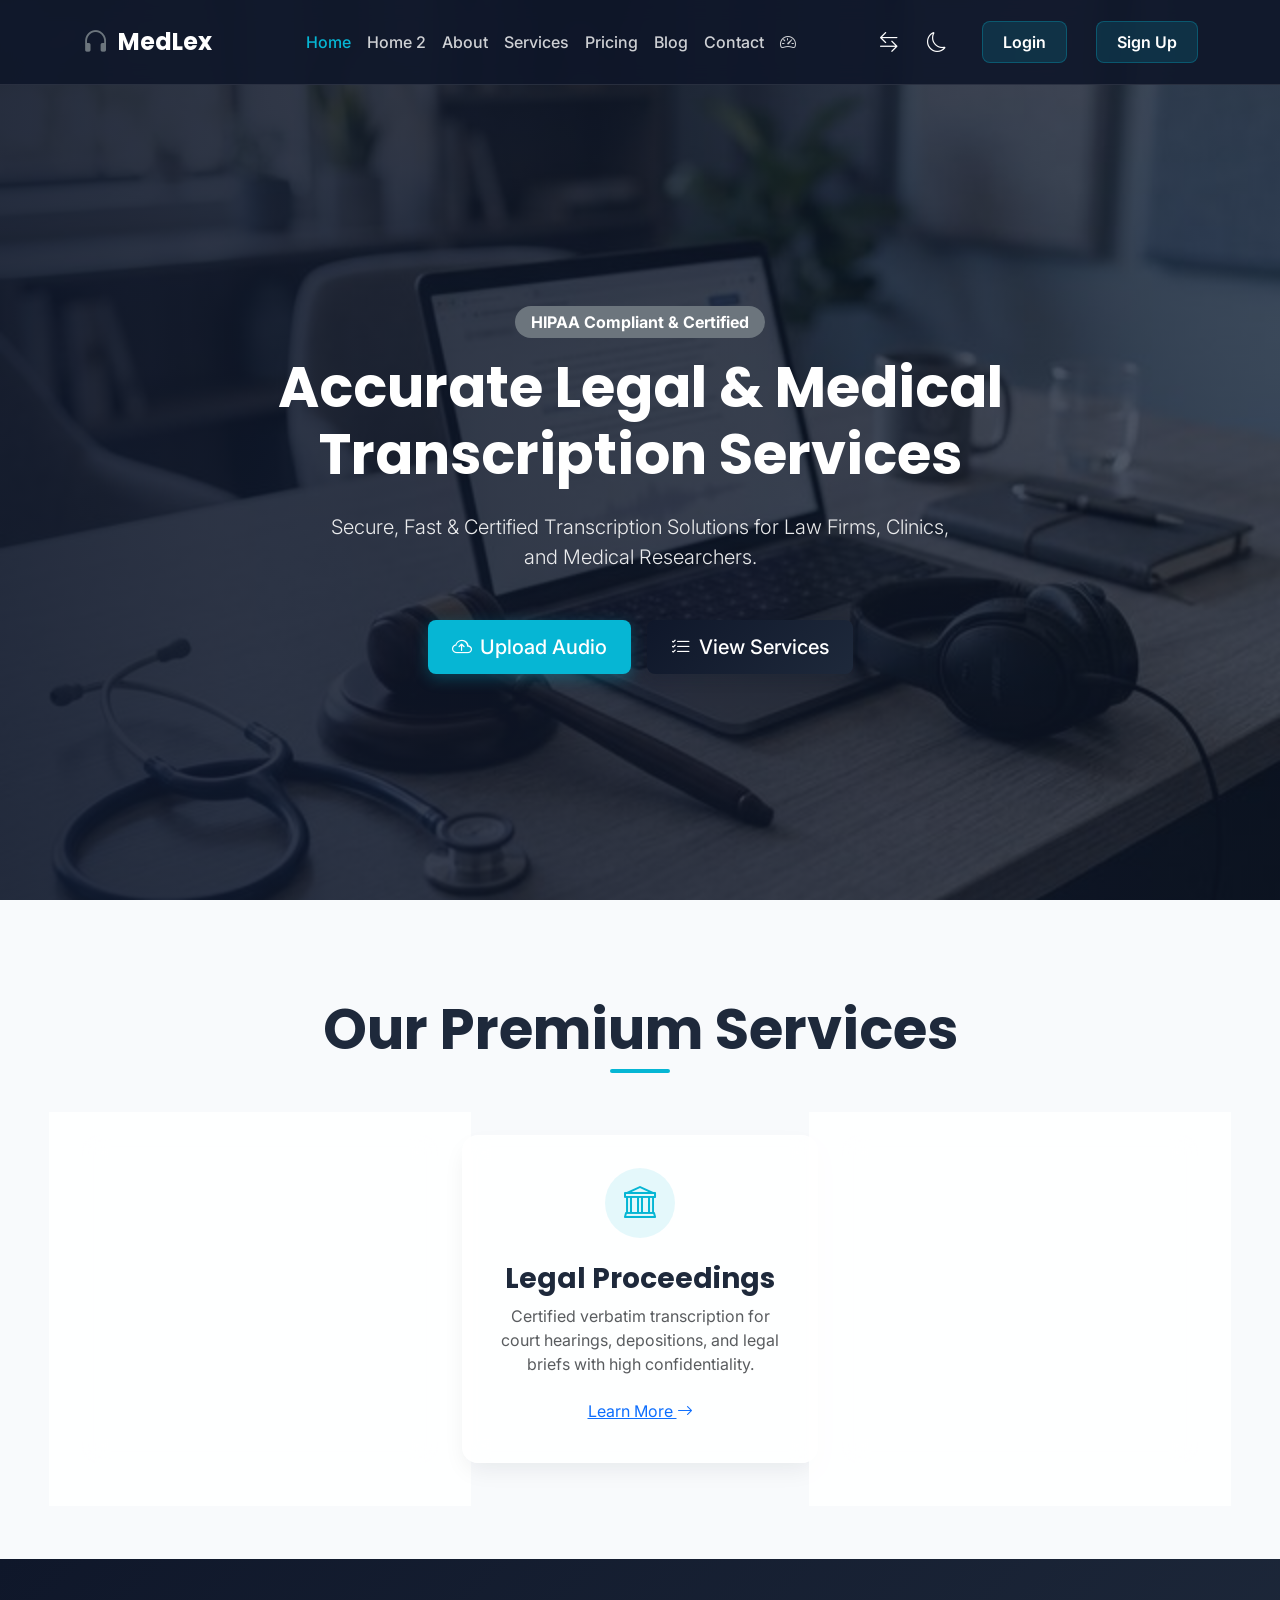
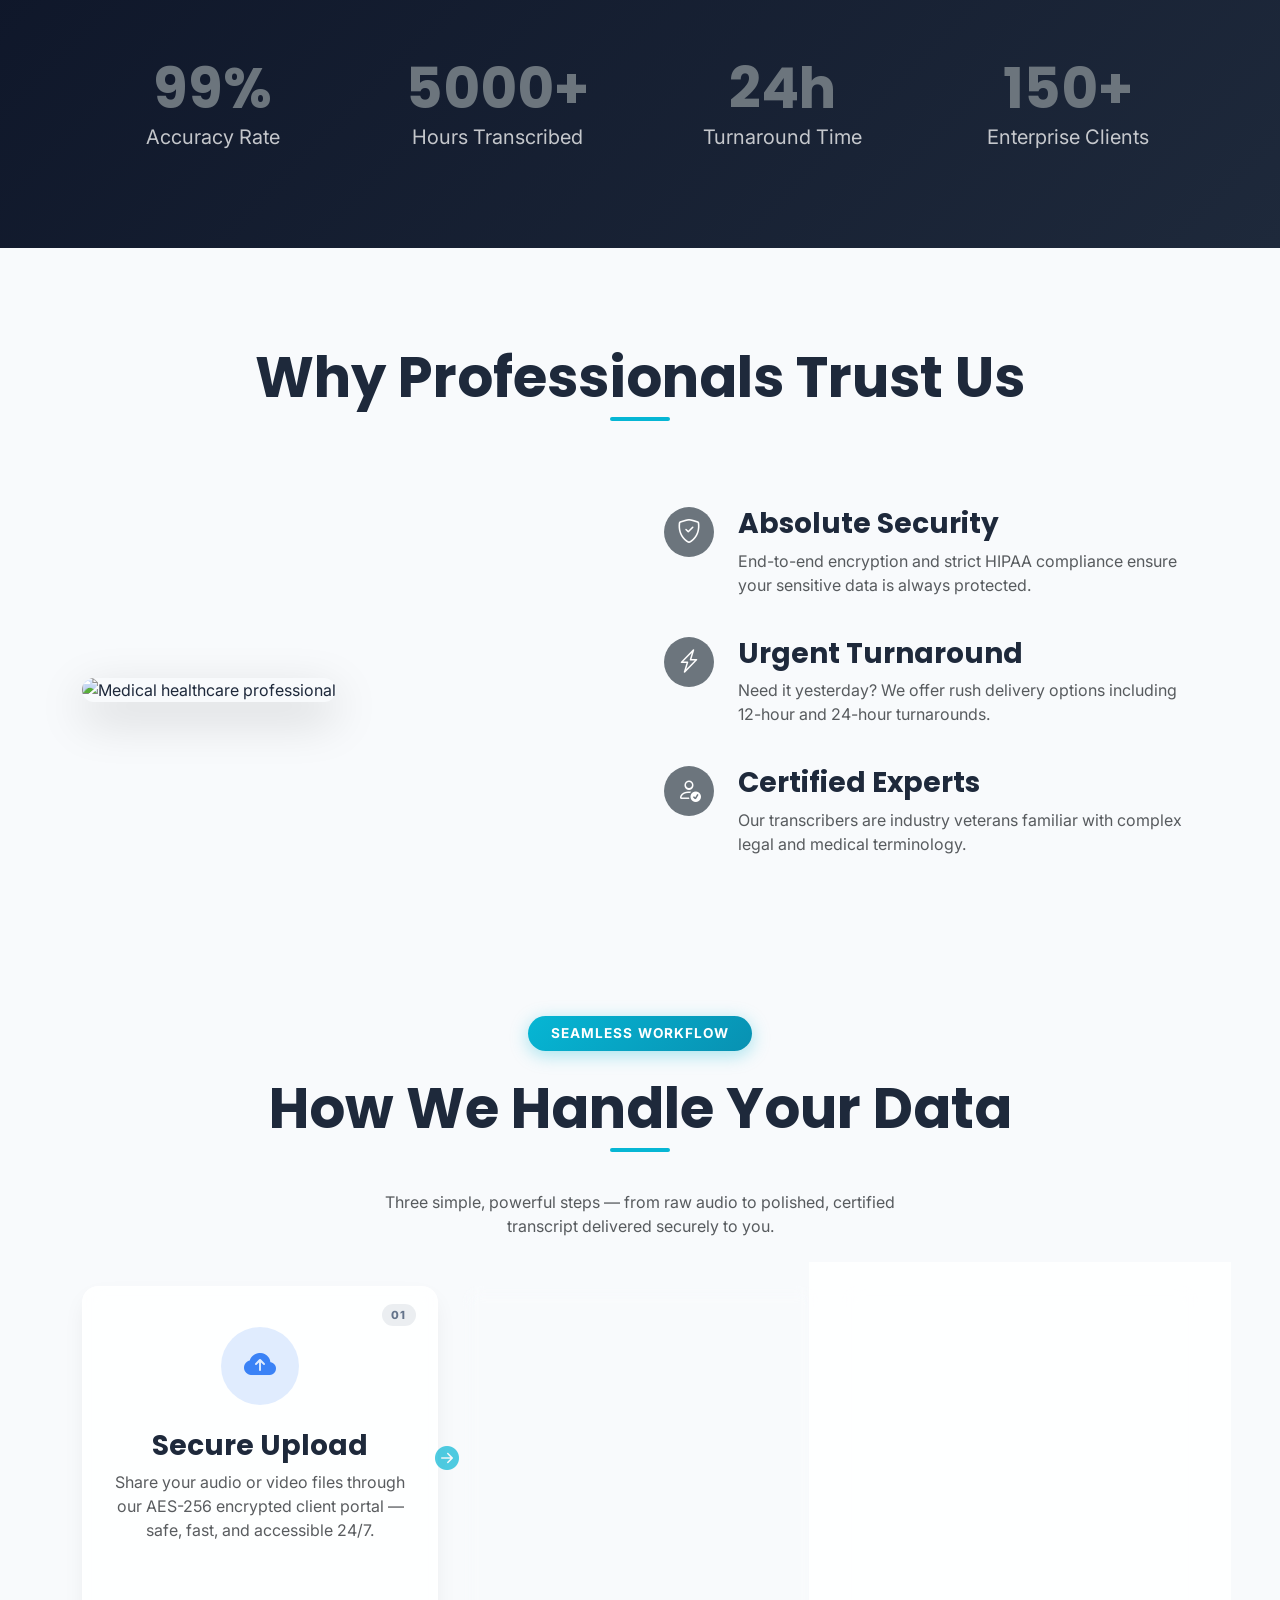
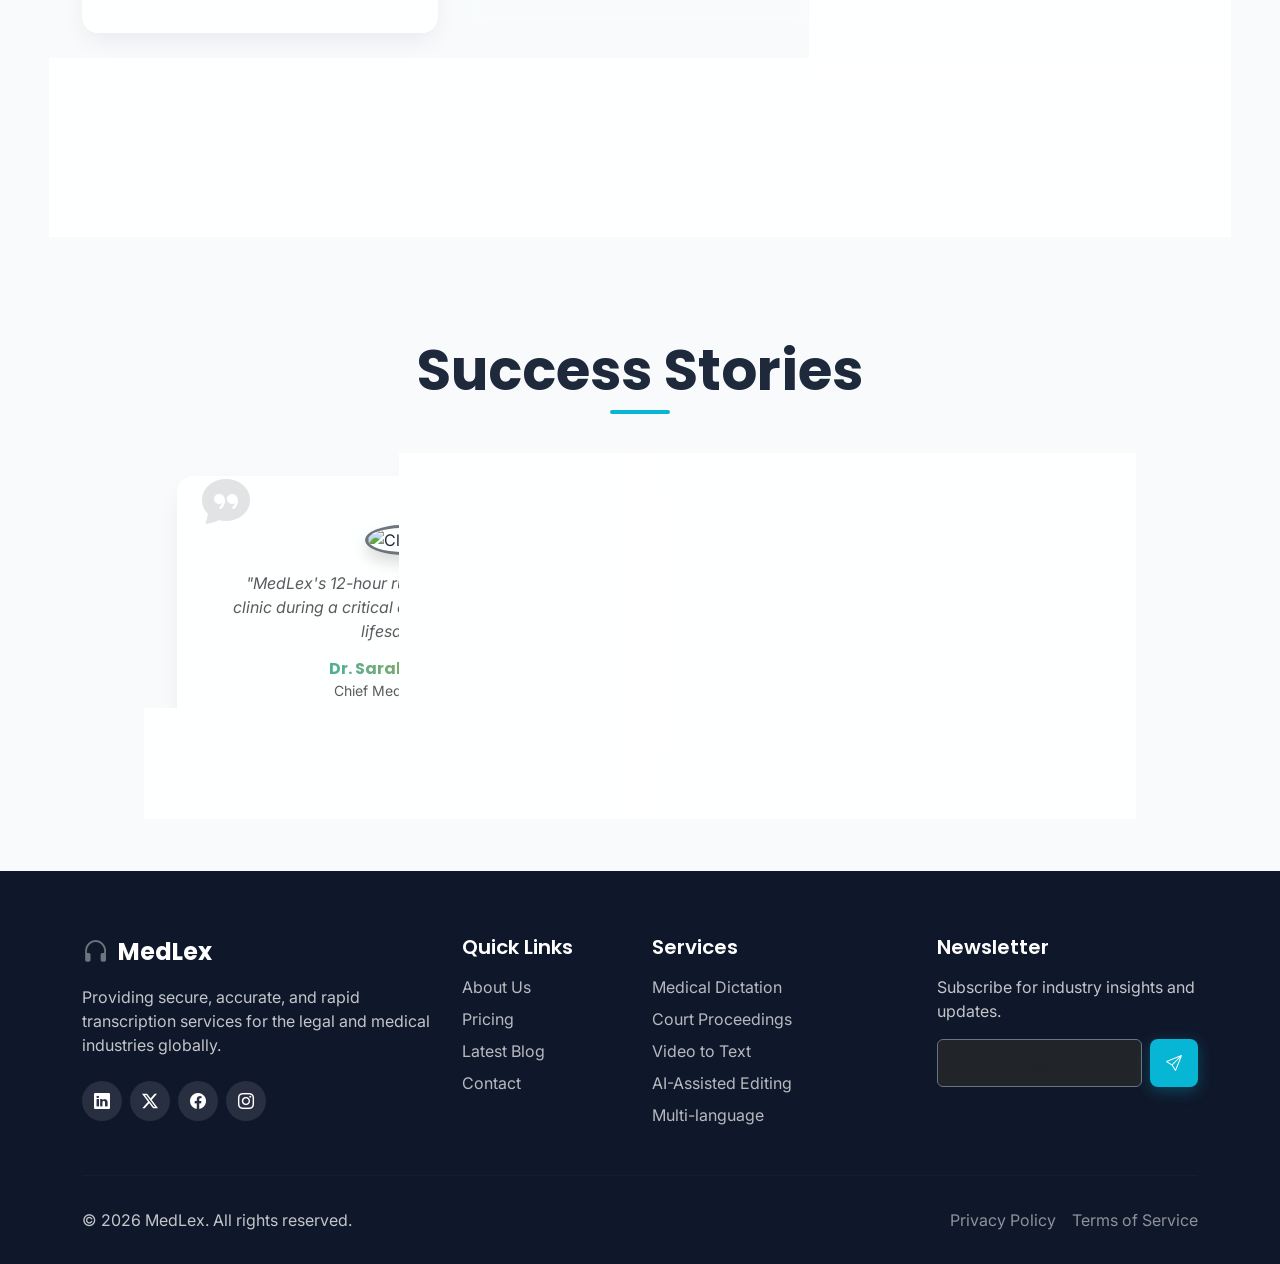
==== commit 0b0ffe46: "Fix dashboard/mobile UI alignment and sidebar behavior" ====
--- a/index.html
+++ b/index.html
@@ -340,7 +340,7 @@
     </section>
 
     <!-- Success Stories Section -->
-    <section class="py-5 my-5 pb-5">
+    <section id="success-stories" class="py-5 my-5 pb-5">
         <div class="container text-center">
             <h2 class="display-4 fw-bold section-title reveal">Success Stories</h2>
             <div class="row pt-4 justify-content-center g-4">
@@ -437,4 +437,4 @@
     <script src="assets/js/main.js"></script>
 </body>
 
-</html>+</html>
--- a/assets/css/style.css
+++ b/assets/css/style.css
@@ -709,6 +709,23 @@
     }
 }
 
+/* Home page Success Stories: keep author names aligned in tablet view only */
+@media (min-width: 768px) and (max-width: 1024px) {
+    #success-stories .glass-card {
+        display: flex;
+        flex-direction: column;
+        align-items: center;
+    }
+
+    #success-stories .glass-card p {
+        flex-grow: 1;
+    }
+
+    #success-stories .glass-card h6 {
+        margin-top: auto !important;
+    }
+}
+
 /* Back to Top Button */
 .back-to-top {
     position: fixed;
@@ -755,4 +772,4 @@
         height: 45px;
         font-size: 1.25rem;
     }
-}+}
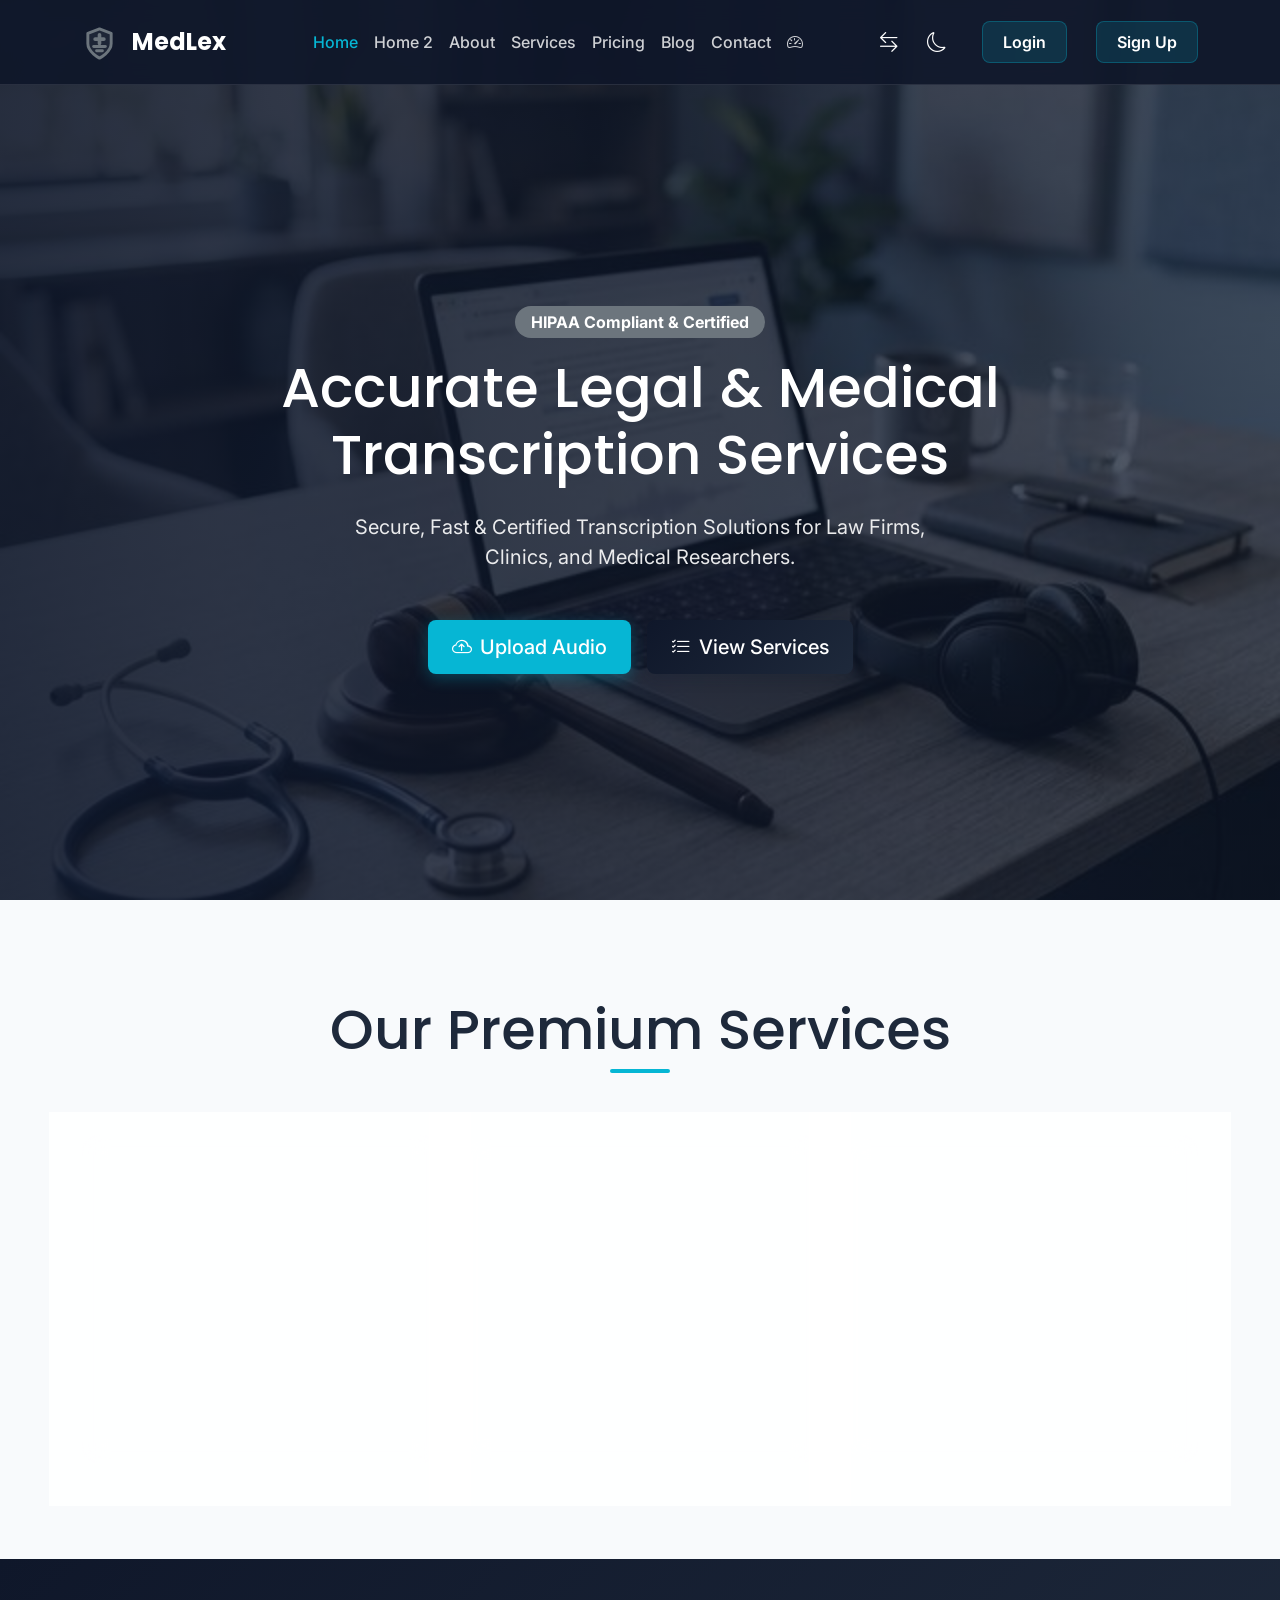
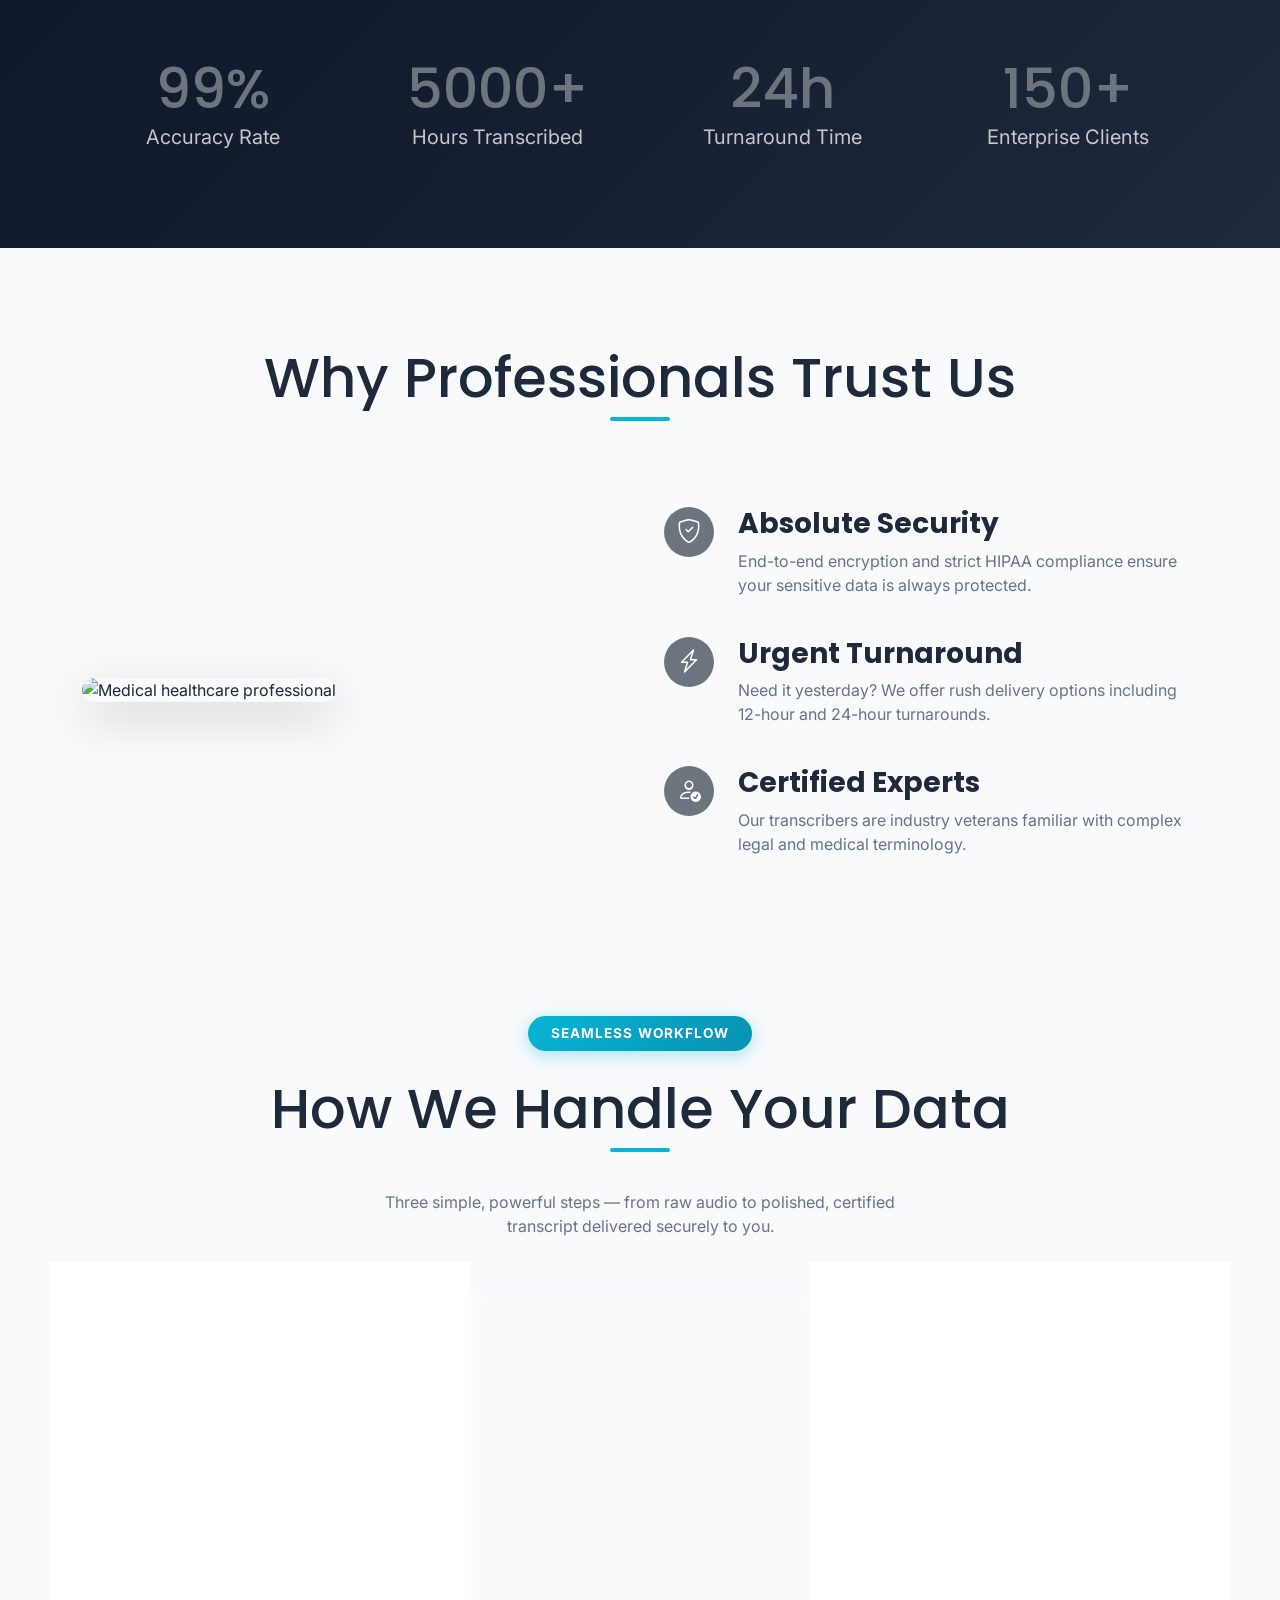
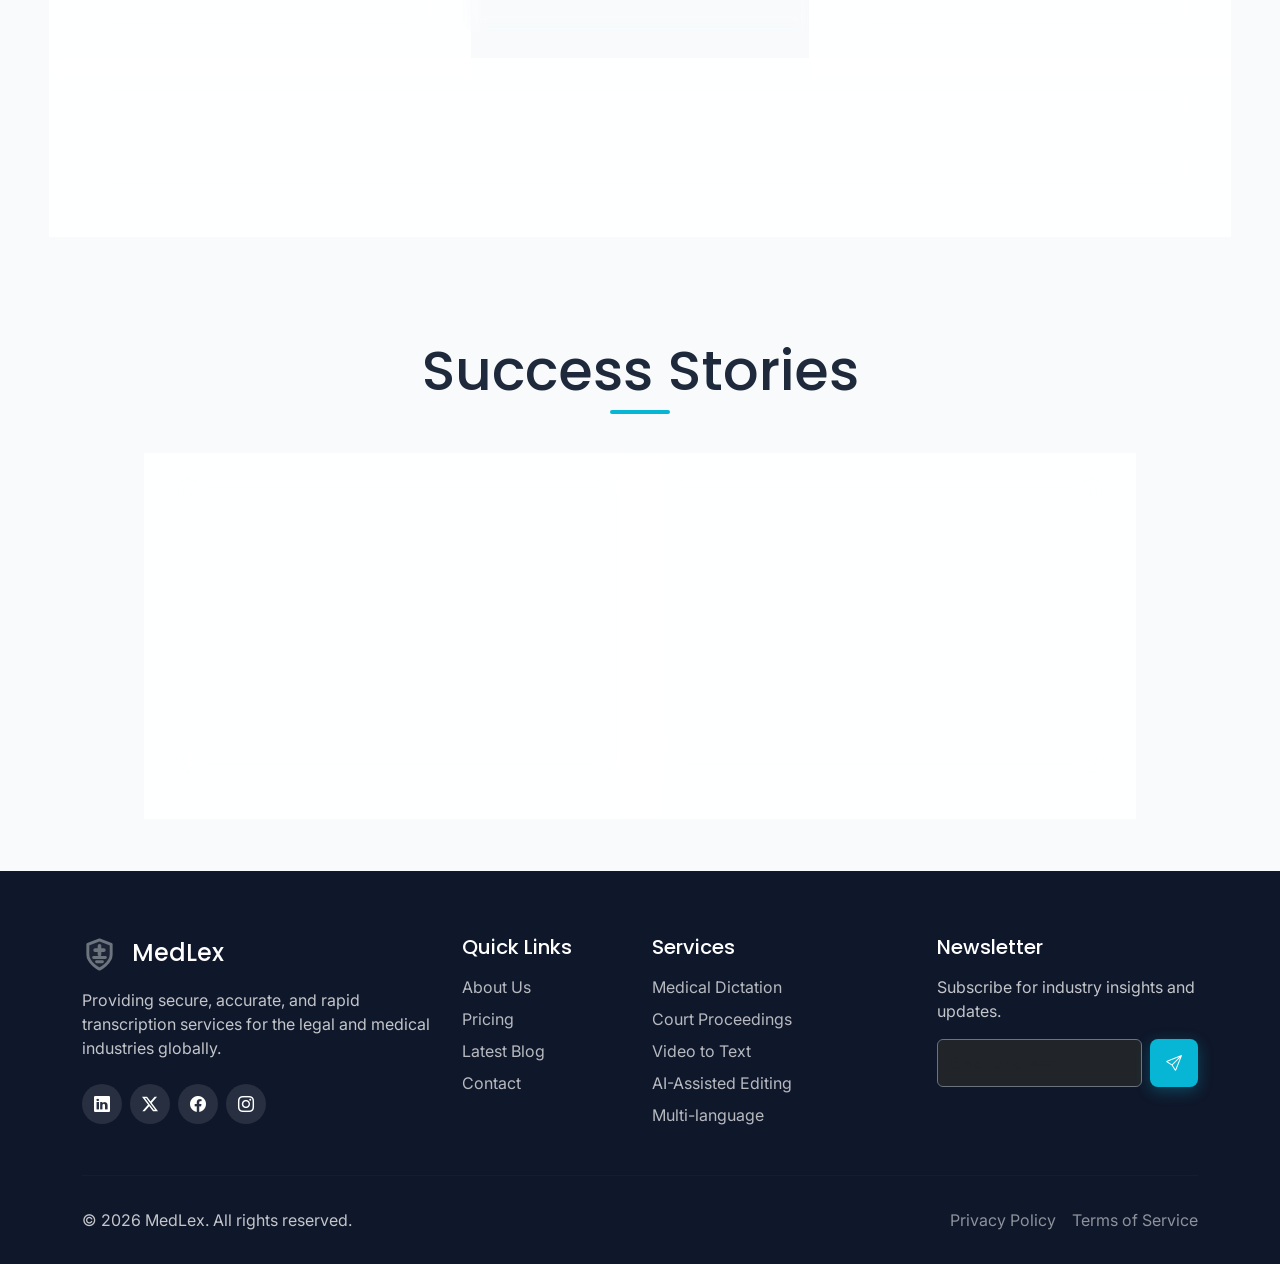
==== commit a8dce0d2: "feat: align layout and style corrections globally for true RTL mode support" ====
--- a/index.html
+++ b/index.html
@@ -1,4 +1,4 @@
-﻿<!DOCTYPE html>
+<!DOCTYPE html>
 <html lang="en">
 
 <head>
@@ -41,6 +41,49 @@
     <!-- Custom CSS -->
     <link rel="stylesheet" href="assets/css/style.css">
     <link rel="icon" type="image/png" href="assets/images/favicon.png">
+    <style>
+        /* RTL Mode Footer Alignment Correction */
+        [dir="rtl"] footer {
+            direction: rtl !important;
+            text-align: right !important;
+        }
+
+        [dir="rtl"] footer h5,
+        [dir="rtl"] footer .footer-brand,
+        [dir="rtl"] footer ul,
+        [dir="rtl"] footer li,
+        [dir="rtl"] footer a {
+            text-align: right !important;
+        }
+
+        [dir="rtl"] footer p {
+            direction: ltr !important;
+            text-align: right !important;
+        }
+
+        [dir="rtl"] footer .footer-brand {
+            justify-content: flex-start !important;
+        }
+
+        [dir="rtl"] footer .social-icons {
+            justify-content: flex-start !important;
+        }
+
+        [dir="rtl"] footer form.d-flex input.form-control {
+            margin-right: 0 !important;
+            margin-left: 0.5rem !important;
+            text-align: left !important;
+            direction: ltr !important;
+        }
+
+        [dir="rtl"] footer .row {
+            text-align: right !important;
+        }
+
+        [dir="rtl"] footer .row > div:nth-child(3) h5 {
+            margin-right: 2.2rem !important;
+        }
+    </style>
 </head>
 
 <body>
@@ -288,9 +331,6 @@
                         <h3 class="fw-bold mt-4 mb-2">Secure Upload</h3>
                         <p class="text-muted mb-0">Share your audio or video files through our AES-256 encrypted
                             client portal — safe, fast, and accessible 24/7.</p>
-                        <div class="wf-arrow-right d-none d-md-flex">
-                            <i class="bi bi-arrow-right-circle-fill"></i>
-                        </div>
                     </div>
                 </div>
 
@@ -304,9 +344,6 @@
                         <h3 class="fw-bold mt-4 mb-2">Expert Transcription</h3>
                         <p class="text-muted mb-0">Certified native-speaking transcribers with deep legal &amp; medical
                             vocabulary handle every word with 99%+ precision.</p>
-                        <div class="wf-arrow-right d-none d-md-flex">
-                            <i class="bi bi-arrow-right-circle-fill"></i>
-                        </div>
                     </div>
                 </div>
 
--- a/assets/css/style.css
+++ b/assets/css/style.css
@@ -31,6 +31,41 @@
 body {
     font-family: 'Inter', sans-serif;
     background-color: var(--bg-color);
+}
+
+:root {
+    --primary: #0F172A;
+    --secondary: #06B6D4;
+    --accent: #F59E0B;
+    --bg-color: #F8FAFC;
+    --text-main: #1E293B;
+    --text-muted: #64748B;
+    --card-bg: rgba(255, 255, 255, 0.85);
+    --glass-border: rgba(255, 255, 255, 0.3);
+    --shadow-sm: 0 4px 6px -1px rgba(0, 0, 0, 0.05);
+    --shadow-md: 0 10px 25px -5px rgba(15, 23, 42, 0.08);
+    --shadow-lg: 0 25px 50px -12px rgba(15, 23, 42, 0.15);
+    --radius: 16px;
+    --transition: all 0.3s cubic-bezier(0.4, 0, 0.2, 1);
+}
+
+[data-theme="dark"] {
+    --primary: #1E293B;
+    --secondary: #22D3EE;
+    --bg-color: #0B1120;
+    --text-main: #F8FAFC;
+    --text-muted: #94A3B8;
+    --card-bg: rgba(30, 41, 59, 0.75);
+    --glass-border: rgba(255, 255, 255, 0.05);
+    --shadow-sm: 0 4px 6px -1px rgba(0, 0, 0, 0.2);
+    --shadow-md: 0 10px 25px -5px rgba(0, 0, 0, 0.3);
+    --shadow-lg: 0 25px 50px -12px rgba(0, 0, 0, 0.4);
+}
+
+html,
+body {
+    font-family: 'Inter', sans-serif;
+    background-color: var(--bg-color);
     color: var(--text-main);
     transition: background-color 0.3s ease, color 0.3s ease;
     overflow-x: hidden;
@@ -44,7 +79,7 @@
 h5,
 h6 {
     font-family: 'Poppins', sans-serif;
-    font-weight: 600;
+    font-weight: 500;
     color: var(--text-main);
     text-align: center;
     overflow-wrap: break-word;
@@ -223,7 +258,7 @@
 
 .hero-content h1 {
     font-size: 3.5rem;
-    font-weight: 800;
+    font-weight: 500;
     margin-bottom: 1.5rem;
     text-align: center;
     color: white;
@@ -259,7 +294,7 @@
 .section-title {
     text-align: center;
     margin-bottom: 3rem;
-    font-weight: 700;
+    font-weight: 500;
     position: relative;
 }
 
@@ -773,3 +808,261 @@
         font-size: 1.25rem;
     }
 }
+
+/* =====================================================
+   GLOBAL READABILITY & TYPOGRAPHY ENFORCEMENT
+   ===================================================== */
+
+/* 1. All headings must have font weights strictly below 600 (using 500) */
+h1, h2, h3, h4, h5, h6,
+.h1, .h2, .h3, .h4, .h5, .h6,
+[class*="display-"],
+.section-title,
+.hero-content h1,
+.error-code {
+    font-weight: 500 !important;
+}
+
+/* 2. All paragraphs and subheadings must keep their font weights between 400 and 550 */
+p,
+.lead,
+.text-muted,
+[class*="subtitle"],
+[class*="subheading"] {
+    font-weight: 400; /* Default weight */
+}
+
+/* Override any bold classes used on paragraphs, subheadings, and their children to cap at 500 (between 400 and 550) */
+p.fw-bold,
+p.fw-semibold,
+p .fw-bold,
+p .fw-semibold,
+.fw-bold[class*="subtitle"],
+.fw-bold[class*="subheading"],
+.fw-semibold[class*="subtitle"],
+.fw-semibold[class*="subheading"] {
+    font-weight: 500 !important;
+}
+
+/* =====================================================
+   PROFESSIONAL BRAND LOGOMARK (SHIELD & MEDICAL CROSS)
+   ===================================================== */
+.bi-headphones::before {
+    content: "" !important;
+    display: inline-flex !important;
+    align-items: center;
+    justify-content: center;
+    width: 1.25em;
+    height: 1.25em;
+    background-color: currentColor;
+    vertical-align: middle;
+    margin-right: 0.25em;
+    mask: url("data:image/svg+xml,%3Csvg xmlns='http://www.w3.org/2000/svg' viewBox='0 0 24 24' fill='none' stroke='black' stroke-width='2' stroke-linecap='round' stroke-linejoin='round'%3E%3Cpath d='M12 22s8-4 8-10V5l-8-3-8 3v7c0 6 8 10 8 10z' fill='rgba(0, 0, 0, 0.15)'/%3E%3Cpath d='M12 6v6M9 9h6' stroke-width='2.5'/%3E%3Cpath d='M8 14h8' stroke-width='2'/%3E%3Cpath d='M10 17h4' stroke-width='2'/%3E%3C/svg%3E") no-repeat center / contain;
+    -webkit-mask: url("data:image/svg+xml,%3Csvg xmlns='http://www.w3.org/2000/svg' viewBox='0 0 24 24' fill='none' stroke='black' stroke-width='2' stroke-linecap='round' stroke-linejoin='round'%3E%3Cpath d='M12 22s8-4 8-10V5l-8-3-8 3v7c0 6 8 10 8 10z' fill='rgba(0, 0, 0, 0.15)'/%3E%3Cpath d='M12 6v6M9 9h6' stroke-width='2.5'/%3E%3Cpath d='M8 14h8' stroke-width='2'/%3E%3Cpath d='M10 17h4' stroke-width='2'/%3E%3C/svg%3E") no-repeat center / contain;
+}
+
+/* =====================================================
+   DASHBOARD LIGHTER TYPOGRAPHY SYSTEM
+   ===================================================== */
+.dashboard-wrapper {
+    font-weight: 300 !important;
+}
+
+.dashboard-wrapper h1,
+.dashboard-wrapper h2,
+.dashboard-wrapper h3,
+.dashboard-wrapper h4,
+.dashboard-wrapper h5,
+.dashboard-wrapper h6,
+.dashboard-wrapper .h1,
+.dashboard-wrapper .h2,
+.dashboard-wrapper .h3,
+.dashboard-wrapper .h4,
+.dashboard-wrapper .h5,
+.dashboard-wrapper .h6,
+.dashboard-wrapper [class*="display-"],
+.dashboard-wrapper th,
+.dashboard-wrapper .sidebar-brand {
+    font-weight: 500 !important; /* Reduced from 700/800 to 500 */
+}
+
+.dashboard-wrapper .fw-bold,
+.dashboard-wrapper .fw-semibold,
+.dashboard-wrapper strong {
+    font-weight: 500 !important; /* Reduced from 700 to 500 */
+}
+
+.dashboard-wrapper p,
+.dashboard-wrapper td,
+.dashboard-wrapper span,
+.dashboard-wrapper a:not(.sidebar-brand):not(.fw-bold):not(.fw-semibold),
+.dashboard-wrapper small,
+.dashboard-wrapper div:not(.fw-bold):not(.fw-semibold):not(.sidebar-brand) {
+    font-weight: 300 !important; /* Reduced from 500/400 to 300 */
+}
+
+/* =====================================================
+   RTL MODE ALIGNMENT CORRECTIONS FOR AUTHENTICATION
+   ===================================================== */
+[dir="rtl"] .auth-container .glass-card {
+    direction: ltr !important;
+    text-align: left !important;
+}
+
+[dir="rtl"] .auth-container .input-group > .border-end-0 {
+    border-right: 1px solid rgba(255, 255, 255, 0.25) !important;
+    border-left: 0 !important;
+}
+
+[dir="rtl"] .auth-container .input-group > .border-start-0 {
+    border-left: 1px solid rgba(255, 255, 255, 0.25) !important;
+    border-right: 0 !important;
+}
+
+[dir="rtl"] .auth-container .input-group > .form-control {
+    border-left: 0 !important;
+    border-right: 0 !important;
+}
+
+[dir="rtl"] .auth-container .input-group > .form-control:first-child {
+    border-left: 1px solid rgba(255, 255, 255, 0.25) !important;
+    border-right: 0 !important;
+}
+
+[dir="rtl"] .auth-container .input-group > .form-control:last-child {
+    border-right: 1px solid rgba(255, 255, 255, 0.25) !important;
+    border-left: 0 !important;
+}
+
+[dir="rtl"] .auth-container h2,
+[dir="rtl"] .auth-container p,
+[dir="rtl"] .auth-container .form-label,
+[dir="rtl"] .auth-container .form-check,
+[dir="rtl"] .auth-container .form-check-label,
+[dir="rtl"] .auth-container a,
+[dir="rtl"] .auth-container span,
+[dir="rtl"] .auth-container small {
+    direction: ltr !important;
+    unicode-bidi: plaintext !important;
+}
+
+/* =====================================================
+   DARK MODE TEXT READABILITY & CONTRAST OPTIMIZATION
+   ===================================================== */
+.text-muted {
+    color: var(--text-muted) !important;
+}
+
+/* =====================================================
+   RTL FOOTER ALIGNMENT CORRECTIONS
+   ===================================================== */
+[dir="rtl"] footer {
+    direction: rtl !important;
+    text-align: right !important;
+}
+
+[dir="rtl"] footer h5,
+[dir="rtl"] footer .footer-brand,
+[dir="rtl"] footer ul,
+[dir="rtl"] footer li,
+[dir="rtl"] footer a {
+    text-align: right !important;
+}
+
+[dir="rtl"] footer p {
+    direction: ltr !important;
+    text-align: right !important;
+}
+
+[dir="rtl"] footer .footer-brand {
+    justify-content: flex-start !important;
+}
+
+[dir="rtl"] footer .social-icons {
+    justify-content: flex-start !important;
+}
+
+[dir="rtl"] footer form.d-flex input.form-control {
+    margin-right: 0 !important;
+    margin-left: 0.5rem !important;
+    text-align: left !important;
+    direction: ltr !important;
+}
+
+[dir="rtl"] footer .row {
+    text-align: right !important;
+}
+
+[dir="rtl"] footer .row > div:nth-child(3) h5 {
+    margin-right: 2.2rem !important;
+}
+
+/* Timeline RTL Mode Correction */
+[dir="rtl"] .timeline-item {
+    border-left: none !important;
+    border-right: 3px dashed var(--secondary) !important;
+    padding-left: 0 !important;
+    padding-right: 3rem !important;
+    text-align: right !important;
+}
+
+[dir="rtl"] .timeline-item::before {
+    left: auto !important;
+    right: -11px !important;
+}
+
+[dir="rtl"] .timeline-item h3 {
+    text-align: right !important;
+}
+
+[dir="rtl"] .timeline-item p {
+    direction: ltr !important;
+    text-align: right !important;
+}
+
+/* RTL Mode overrides for Dashboard Layout */
+[dir="rtl"] .sidebar {
+    left: auto !important;
+    right: 0 !important;
+    border-right: none !important;
+    border-left: 1px solid rgba(255, 255, 255, 0.1) !important;
+}
+
+[dir="rtl"] .main-content {
+    margin-left: 0 !important;
+    margin-right: var(--sidebar-width) !important;
+}
+
+[dir="rtl"] .dashboard-header {
+    left: 0 !important;
+    right: var(--sidebar-width) !important;
+}
+
+[dir="rtl"] .nav-link-custom:hover {
+    transform: translateX(-5px) !important;
+}
+
+/* Responsive Mobile Overrides for RTL (max-width: 1024px) */
+@media (max-width: 1024px) {
+    [dir="rtl"] .sidebar {
+        right: calc(-1 * var(--sidebar-width)) !important;
+        left: auto !important;
+        box-shadow: -10px 0 30px rgba(0, 0, 0, 0.5) !important;
+    }
+
+    [dir="rtl"] .sidebar.show {
+        right: 0 !important;
+        left: auto !important;
+    }
+
+    [dir="rtl"] .main-content {
+        margin-right: 0 !important;
+        margin-left: 0 !important;
+    }
+
+    [dir="rtl"] .dashboard-header {
+        right: 0 !important;
+        left: 0 !important;
+    }
+}
+
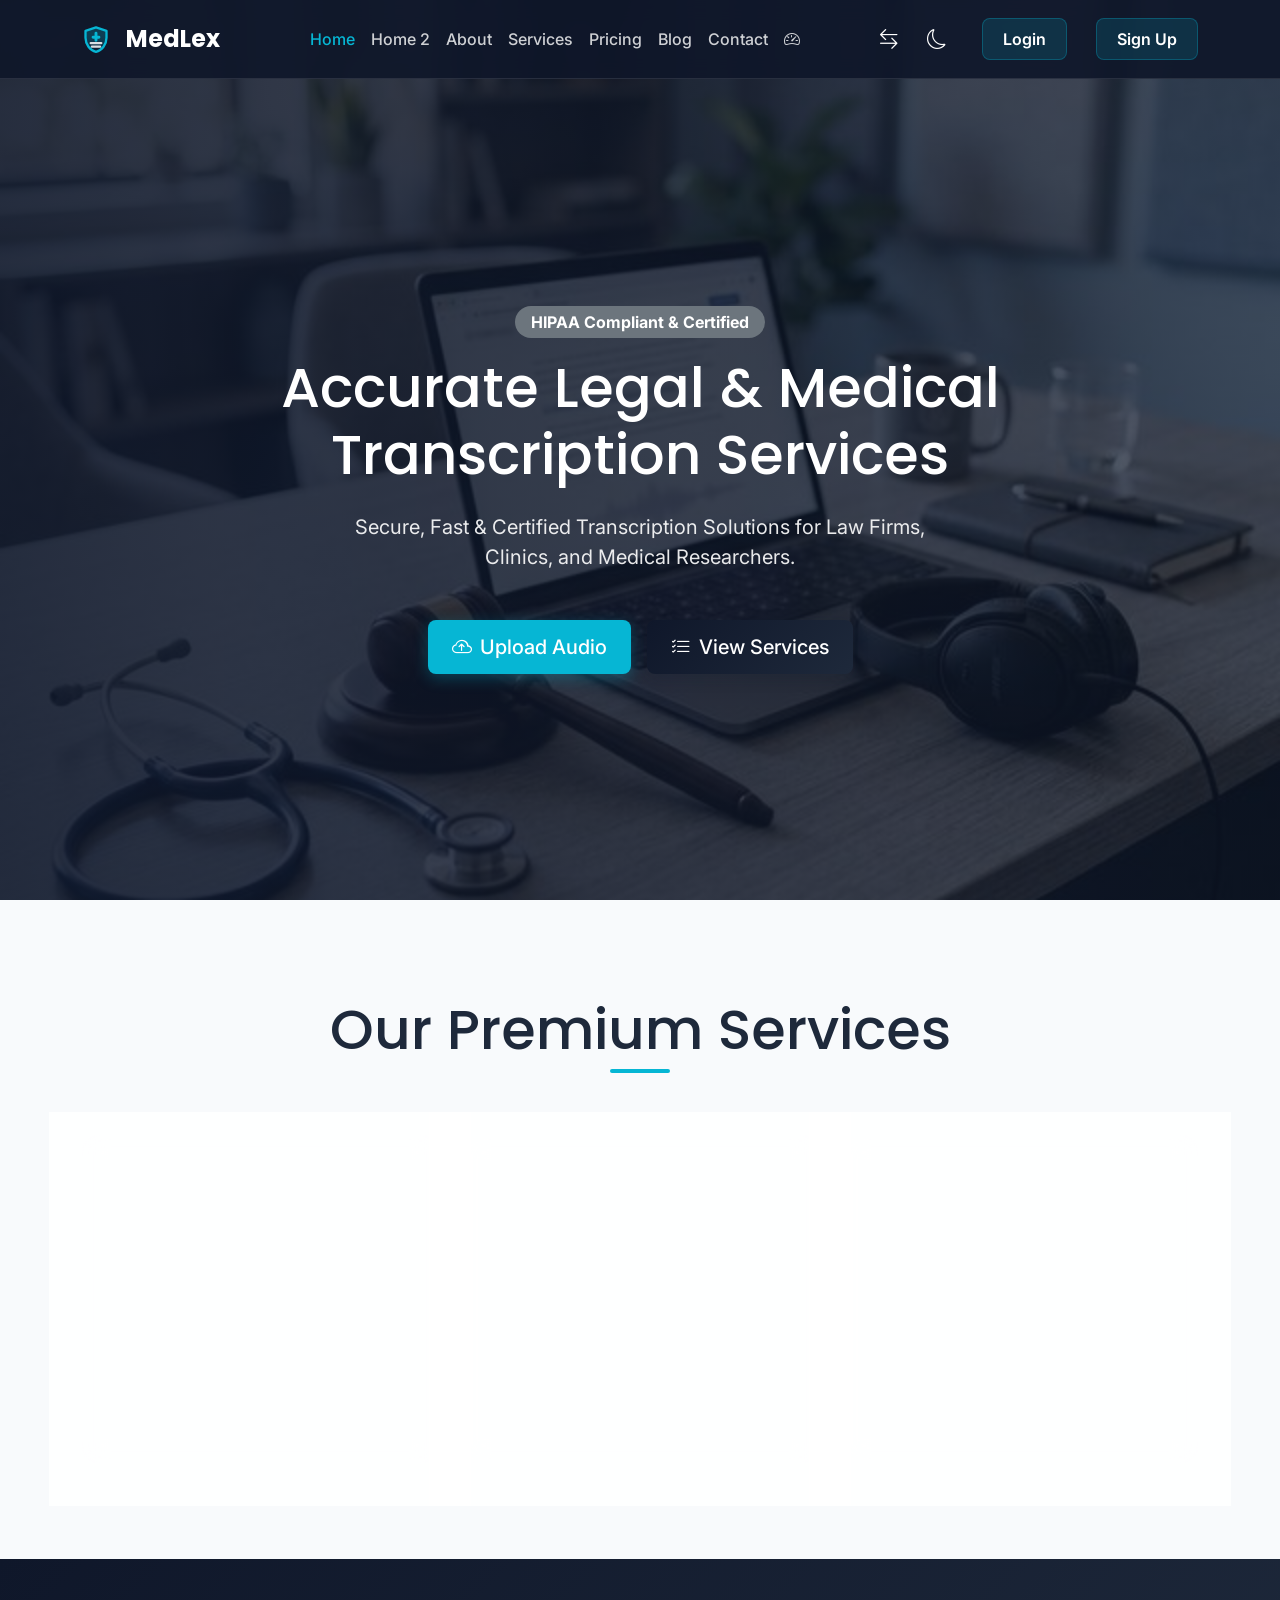
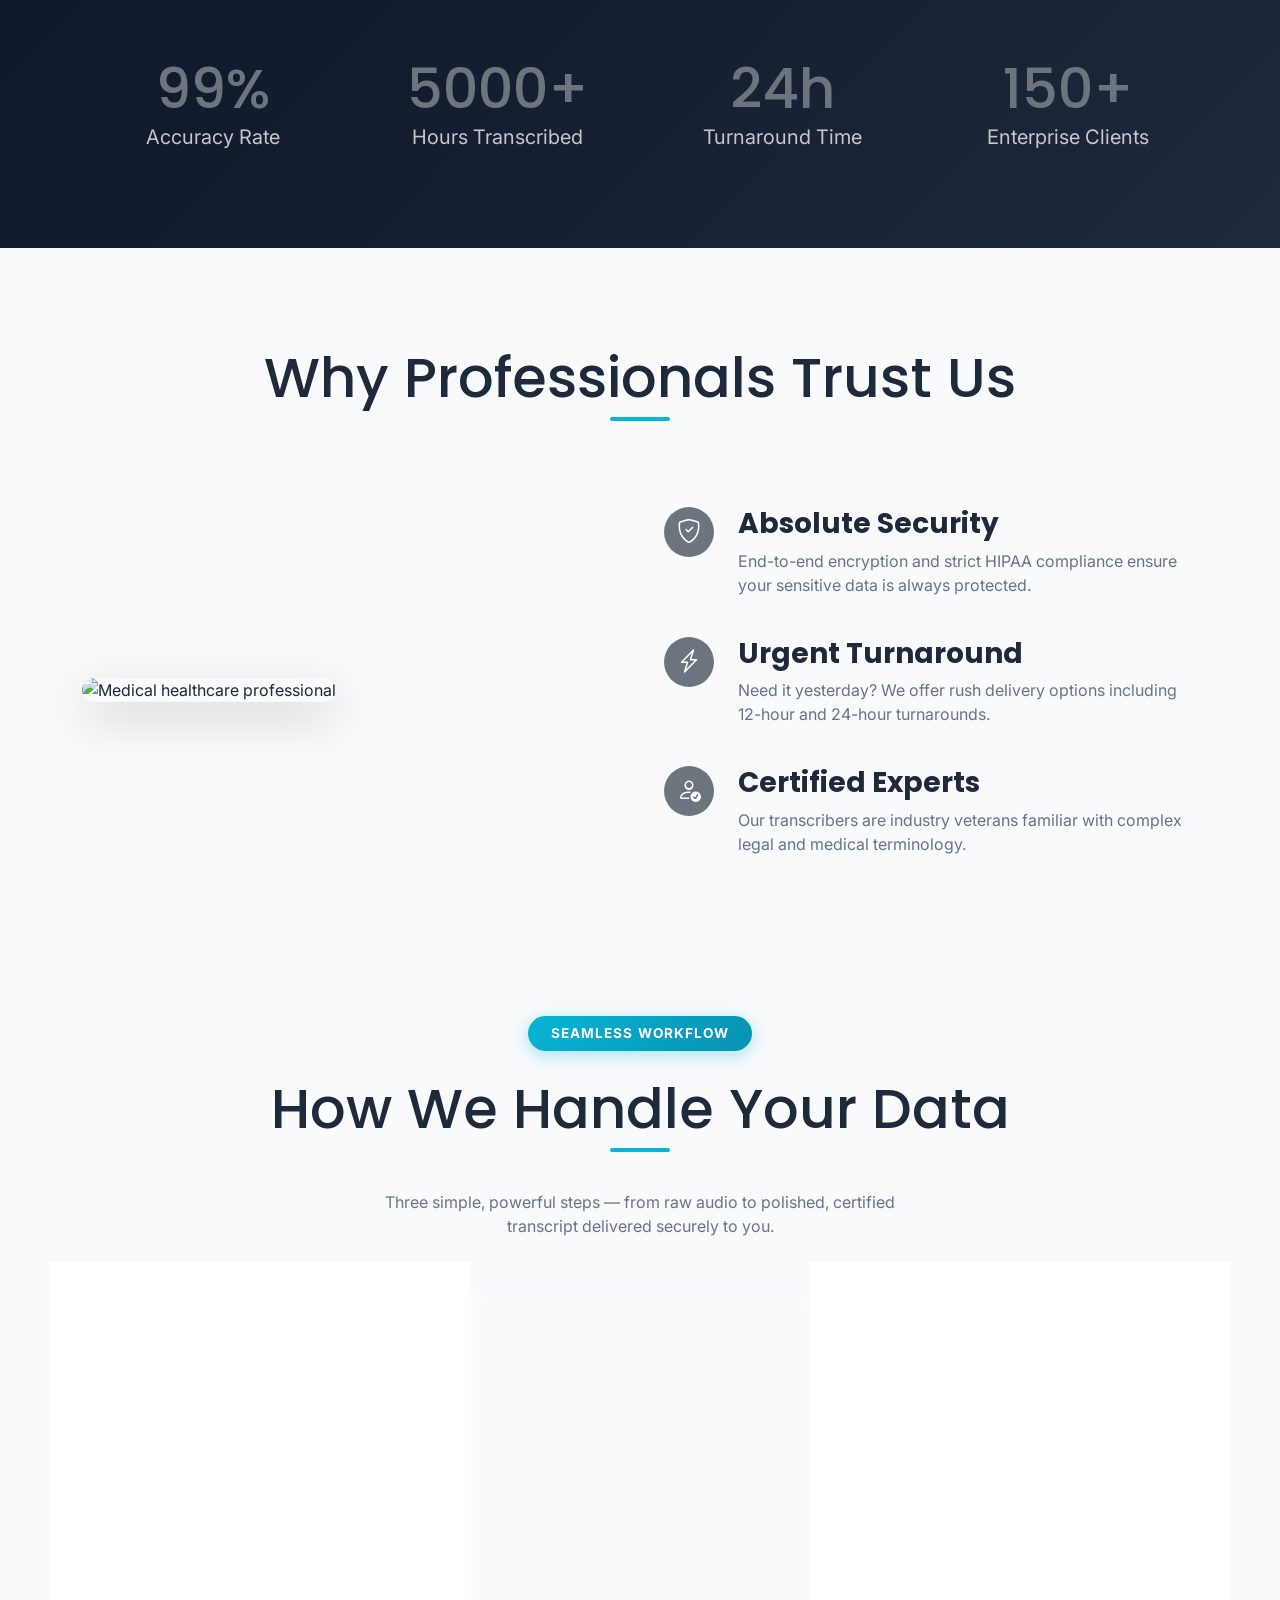
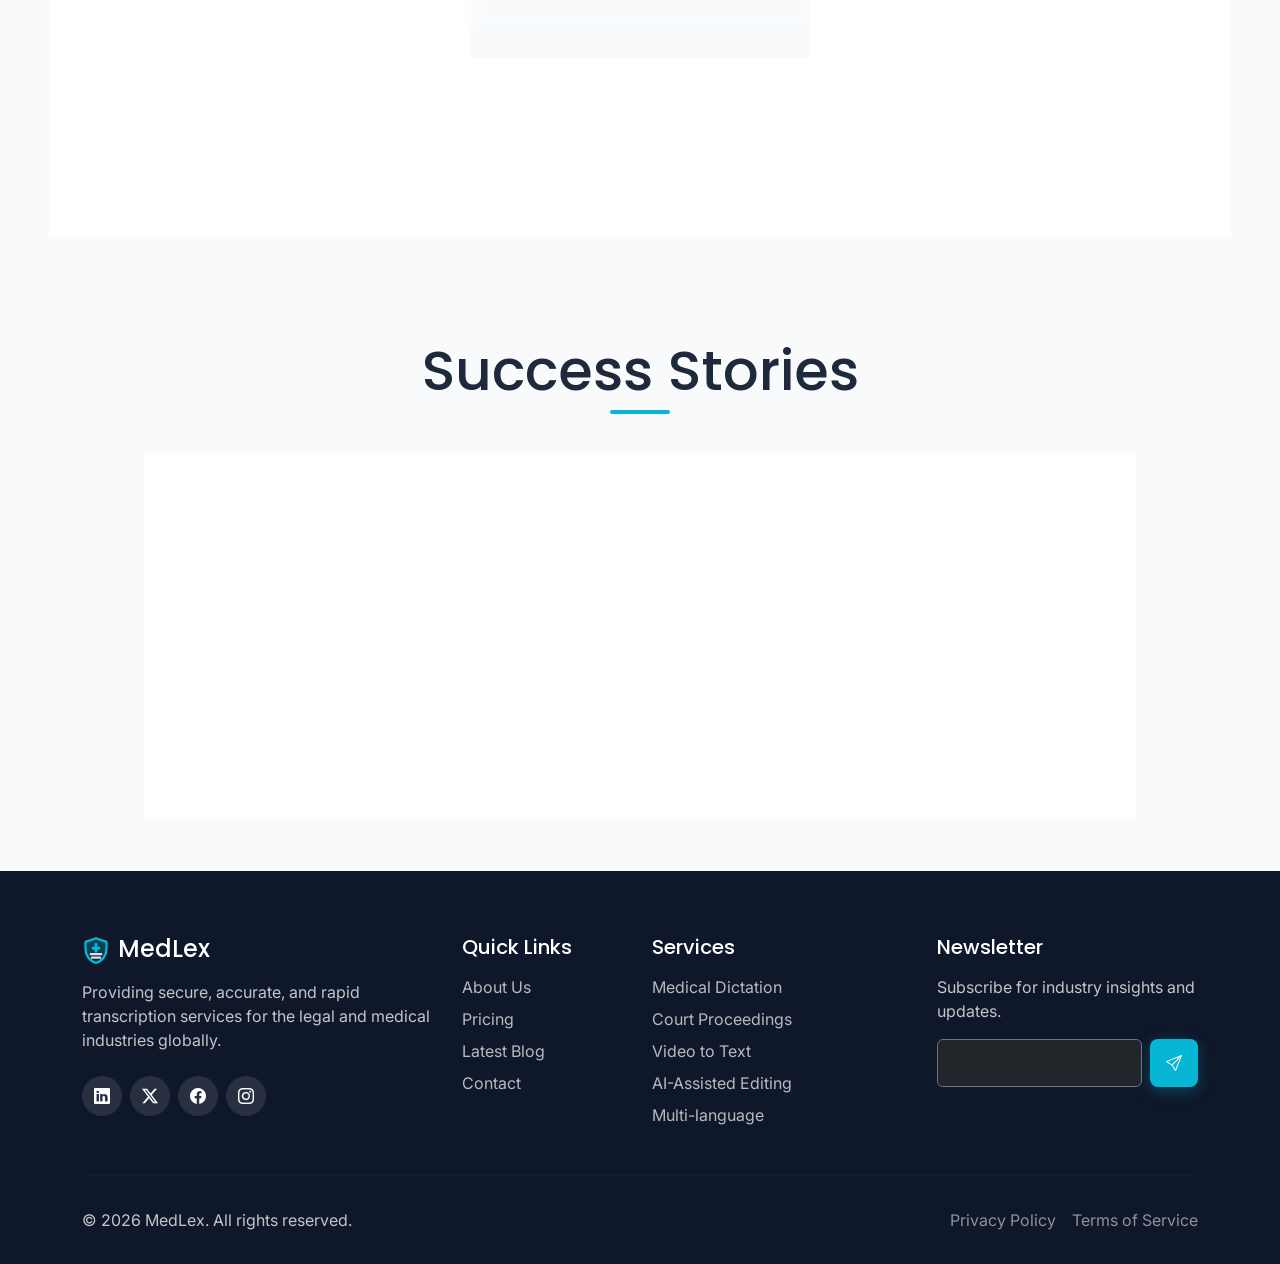
==== commit 8fbeb098: "Refactor layout, styling, and navigation for seamless responsiveness" ====
--- a/index.html
+++ b/index.html
@@ -92,7 +92,21 @@
     <nav class="navbar navbar-expand-lg navbar-dark navbar-glass fixed-top">
         <div class="container">
             <a class="navbar-brand" href="index.html">
-                <i class="bi bi-headphones text-secondary fs-3"></i>
+                <svg class="text-secondary flex-shrink-0 me-2" width="28" height="28" viewBox="0 0 24 24" fill="none" xmlns="http://www.w3.org/2000/svg" aria-hidden="true" style="vertical-align: middle;">
+                    <!-- Shield Base: Legal, Security, Trust -->
+                    <path d="M12 2L3 5v6c0 5.55 3.84 10.74 9 12 5.16-1.26 9-6.45 9-12V5l-9-3z" fill="url(#shieldGrad)" stroke="var(--secondary)" stroke-width="2" stroke-linejoin="round"/>
+                    <!-- Medical Cross: Medical Transcription Identity -->
+                    <path d="M12 7v6M9.5 10.5h5" stroke="var(--secondary)" stroke-width="2.5" stroke-linecap="round"/>
+                    <!-- Waveform Lines: Sound/Audio Transcription and Records -->
+                    <path d="M7.5 15.5h9M8.5 18.5h7" stroke="#FFFFFF" stroke-width="2" stroke-linecap="round" opacity="0.85"/>
+                    <!-- Dynamic Glowing Gradient -->
+                    <defs>
+                        <linearGradient id="shieldGrad" x1="12" y1="2" x2="12" y2="23" gradientUnits="userSpaceOnUse">
+                            <stop stop-color="rgba(6, 182, 212, 0.2)"/>
+                            <stop offset="1" stop-color="rgba(15, 23, 42, 0.7)"/>
+                        </linearGradient>
+                    </defs>
+                </svg>
                 MedLex
             </a>
 
@@ -140,7 +154,17 @@
         aria-labelledby="mobileMenuLabel">
         <div class="offcanvas-header border-bottom border-light border-opacity-10">
             <h5 class="offcanvas-title text-white" id="mobileMenuLabel">
-                <i class="bi bi-headphones text-secondary"></i> Menu
+                <svg class="text-secondary flex-shrink-0 me-2" width="28" height="28" viewBox="0 0 24 24" fill="none" xmlns="http://www.w3.org/2000/svg" aria-hidden="true" style="vertical-align: middle;">
+                    <path d="M12 2L3 5v6c0 5.55 3.84 10.74 9 12 5.16-1.26 9-6.45 9-12V5l-9-3z" fill="url(#shieldGrad)" stroke="var(--secondary)" stroke-width="2" stroke-linejoin="round"/>
+                    <path d="M12 7v6M9.5 10.5h5" stroke="var(--secondary)" stroke-width="2.5" stroke-linecap="round"/>
+                    <path d="M7.5 15.5h9M8.5 18.5h7" stroke="#FFFFFF" stroke-width="2" stroke-linecap="round" opacity="0.85"/>
+                    <defs>
+                        <linearGradient id="shieldGrad" x1="12" y1="2" x2="12" y2="23" gradientUnits="userSpaceOnUse">
+                            <stop stop-color="rgba(6, 182, 212, 0.2)"/>
+                            <stop offset="1" stop-color="rgba(15, 23, 42, 0.7)"/>
+                        </linearGradient>
+                    </defs>
+                </svg> Menu
             </h5>
             <button type="button" class="btn-close btn-close-white" data-bs-dismiss="offcanvas"
                 aria-label="Close"></button>
@@ -417,7 +441,17 @@
             <div class="row g-4">
                 <div class="col-lg-4">
                     <h5 class="mb-3 d-flex align-items-center gap-2 footer-brand">
-                        <i class="bi bi-headphones text-secondary fs-3"></i> MedLex
+                        <svg class="text-secondary flex-shrink-0" width="28" height="28" viewBox="0 0 24 24" fill="none" xmlns="http://www.w3.org/2000/svg" aria-hidden="true" style="vertical-align: middle;">
+                            <path d="M12 2L3 5v6c0 5.55 3.84 10.74 9 12 5.16-1.26 9-6.45 9-12V5l-9-3z" fill="url(#shieldGrad)" stroke="var(--secondary)" stroke-width="2" stroke-linejoin="round"/>
+                            <path d="M12 7v6M9.5 10.5h5" stroke="var(--secondary)" stroke-width="2.5" stroke-linecap="round"/>
+                            <path d="M7.5 15.5h9M8.5 18.5h7" stroke="#FFFFFF" stroke-width="2" stroke-linecap="round" opacity="0.85"/>
+                            <defs>
+                                <linearGradient id="shieldGrad" x1="12" y1="2" x2="12" y2="23" gradientUnits="userSpaceOnUse">
+                                    <stop stop-color="rgba(6, 182, 212, 0.2)"/>
+                                    <stop offset="1" stop-color="rgba(15, 23, 42, 0.7)"/>
+                                </linearGradient>
+                            </defs>
+                        </svg> MedLex
                     </h5>
                     <p class="mb-4 opacity-75">Providing secure, accurate, and rapid transcription services for the
                         legal and medical industries globally.</p>
--- a/assets/css/style.css
+++ b/assets/css/style.css
@@ -596,6 +596,18 @@
     background: linear-gradient(145deg, rgba(6, 182, 212, 0.12), rgba(30, 41, 59, 0.8));
     border-color: var(--secondary);
     box-shadow: 0 0 0 1px var(--secondary), var(--shadow-lg);
+}
+
+/* Light mode text visibility fix for the featured workflow card */
+html:not([data-theme="dark"]) .workflow-card.wf-featured h3 {
+    color: #FFFFFF !important;
+}
+html:not([data-theme="dark"]) .workflow-card.wf-featured p.text-muted {
+    color: rgba(255, 255, 255, 0.85) !important;
+}
+html:not([data-theme="dark"]) .workflow-card.wf-featured .workflow-step-badge {
+    color: #FFFFFF !important;
+    background: rgba(255, 255, 255, 0.15) !important;
 }
 
 /* Step number badge (top-right corner) */
